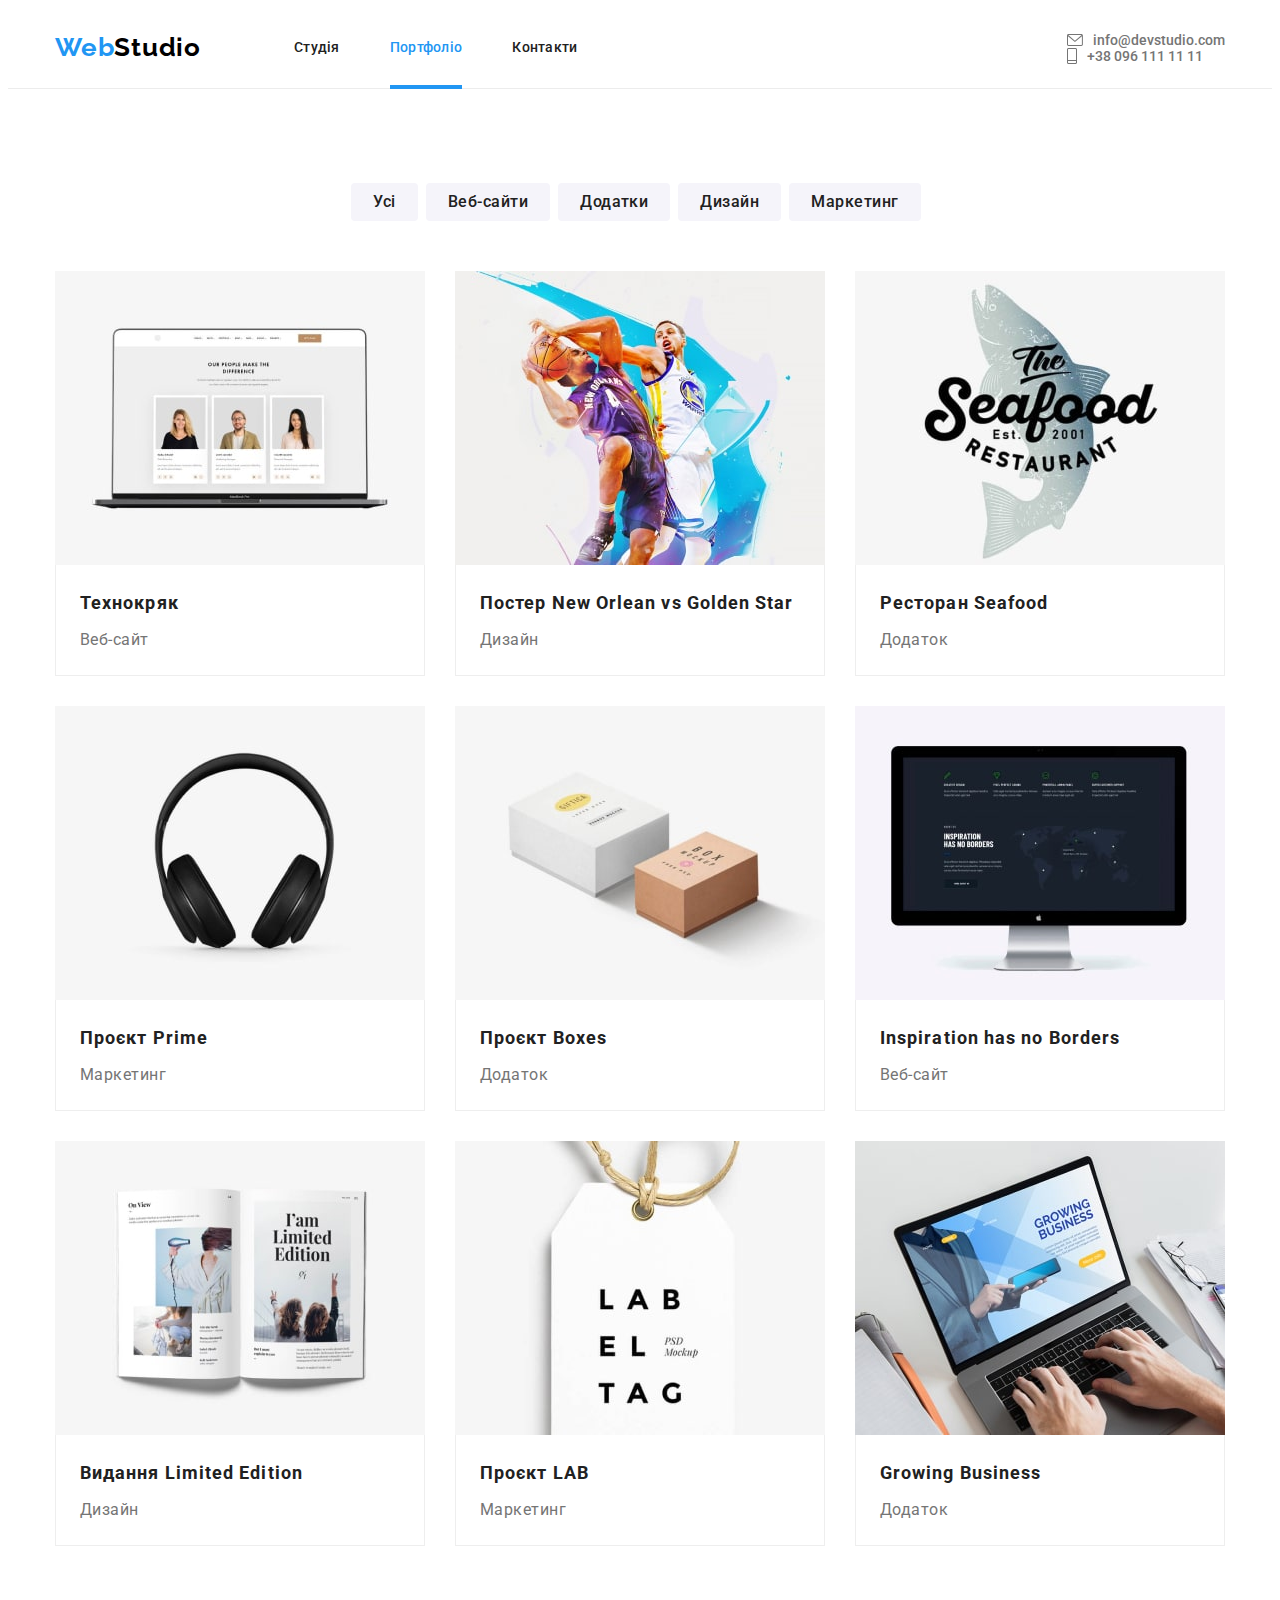
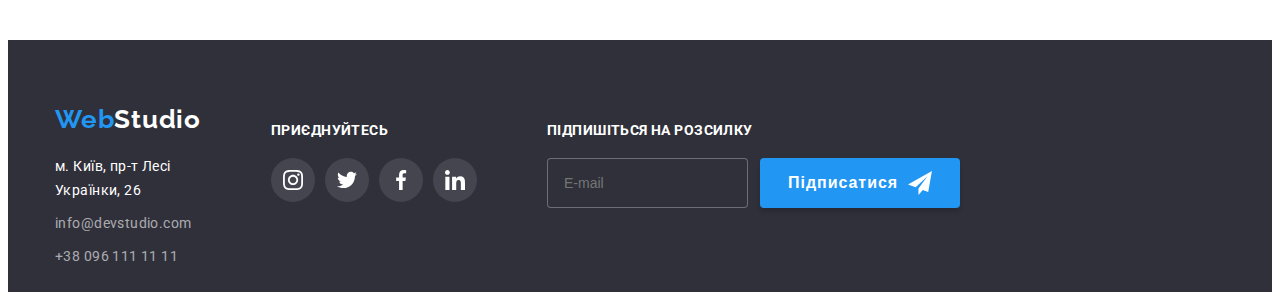
==== portfolio.html @ e15337a0 "hw-8" ====
<!DOCTYPE html>
<html>
  <head>
    <meta charset="UTF-8" />
    <meta http-equiv="X-UA-Compatible" content="IE=edge" />
    <meta name="viewport" content="width=device-width, initial-scale=1.0" />
    <link rel="preconnect" href="https://fonts.googleapis.com" />
    <link rel="preconnect" href="https://fonts.gstatic.com" crossorigin />
    <link
      href="https://fonts.googleapis.com/css2?family=Raleway:wght@700&family=Roboto:wght@400;500;700&display=swap"
      rel="stylesheet"
    />
    <link
      rel="stylesheet"
      href="https://cdnjs.cloudflare.com/ajax/libs/modern-normalize/1.1.0/modern-normalize.min.css"
      integrity="sha512-wpPYUAdjBVSE4KJnH1VR1HeZfpl1ub8YT/NKx4PuQ5NmX2tKuGu6U/JRp5y+Y8XG2tV+wKQpNHVUX03MfMFn9Q=="
      crossorigin="anonymous"
      referrerpolicy="no-referrer"
    />
    <link rel="stylesheet" href="./css/main.min.css" />
    <title>WebStudio</title>
  </head>
  <body>
    <header class="header">
      <div class="container header__container">
        <a class="logo link" href="index.html"
          ><span class="logo-web">Web</span>Studio</a
        >
        <nav class="navigation">
          <ul class="navigation__list">
            <li class="navigation__item">
              <a class="link navigation__link" href="index.html">Студія</a>
            </li>
            <li>
              <a class="navigation-link__current link" href="portfolio.html"
                >Портфоліо</a
              >
            </li>
            <li>
              <a class="navigation__link link" href="#">Контакти</a>
            </li>
          </ul>
        </nav>
        <ul class="contacts">
          <li class="contacts__list">
            <a class="contacts__link link" href="mailto:info@devstudio.com">
              <svg class="contacts__icon" width="16" height="12">
                <use href="./images/symbol-defs.svg#icon-envelope"></use>
              </svg>
              info@devstudio.com</a
            >
          </li>
          <li class="contacts__list">
            <a class="contacts__link link" href="tel:+380961111111">
              <svg class="contacts__icon" width="10" height="16">
                <use href="./images/symbol-defs.svg#icon-telephone"></use>
              </svg>
              +38 096 111 11 11</a
            >
          </li>
        </ul>
      </div>
    </header>
    <main>
      <section class="filter-section section">
        <h1 class="visually-hidden">Портфоліо</h1>
        <div class="container">
          <ul class="filter-list list">
            <li class="filter-item">
              <button class="filter-button" type="button">Усі</button>
            </li>
            <li class="filter-item">
              <button class="filter-button" type="button">Веб-сайти</button>
            </li>
            <li class="filter-item">
              <button class="filter-button" type="button">Додатки</button>
            </li>
            <li class="filter-item">
              <button class="filter-button" type="button">Дизайн</button>
            </li>
            <li class="filter-item">
              <button class="filter-button" type="button">Маркетинг</button>
            </li>
          </ul>
        </div>
        <div class="container">
          <ul class="top-filter-list list">
            <li class="portfolio-item">
              <a class="portfolio-link" href="#">
                <div class="portfolio-wrap">
                  <img
                    class="img"
                    src="./images/tehnokryak.jpg"
                    alt="tehnokryak"
                    width="370"
                    height="294"
                  />
                  <p class="portfolio-text-wrap">
                    Ресурс пропонує комплексні пропозиції з різним рівнем
                    функціоналу та сервісів. Все це дозволить відвідувачу
                    отримати вичерпні відомості про компанію чи приватну особу
                  </p>
                </div>
                <div class="portfolio-info">
                  <h2 class="filter-title">Технокряк</h2>
                  <p class="filter-text">Веб-сайт</p>
                </div>
              </a>
            </li>
            <li class="portfolio-item">
              <a class="portfolio-link" href="#">
                <div class="portfolio-wrap">
                  <img
                    class="img"
                    src="./images/poster.jpg"
                    alt="poster"
                    width="370"
                    height="294"
                  />
                  <p class="portfolio-text-wrap">
                    Ресурс пропонує комплексні пропозиції з різним рівнем
                    функціоналу та сервісів. Все це дозволить відвідувачу
                    отримати вичерпні відомості про компанію чи приватну особу
                  </p>
                </div>
                <div class="portfolio-info">
                  <h2 class="filter-title">Постер New Orlean vs Golden Star</h2>
                  <p class="filter-text">Дизайн</p>
                </div>
              </a>
            </li>
            <li class="portfolio-item">
              <a class="portfolio-link" href="#">
                <div class="portfolio-wrap">
                  <img
                    class="img"
                    src="./images/restaurant.jpg"
                    alt="restaurant logo"
                    width="370"
                    height="294"
                  />
                  <p class="portfolio-text-wrap">
                    Ресурс пропонує комплексні пропозиції з різним рівнем
                    функціоналу та сервісів. Все це дозволить відвідувачу
                    отримати вичерпні відомості про компанію чи приватну особу
                  </p>
                </div>
                <div class="portfolio-info">
                  <h2 class="filter-title">Ресторан Seafood</h2>
                  <p class="filter-text">Додаток</p>
                </div>
              </a>
            </li>
            <li class="portfolio-item">
              <a class="portfolio-link" href="#">
                <div class="portfolio-wrap">
                  <img
                    class="img"
                    src="./images/proektprime.jpg"
                    alt="headphone"
                    width="370"
                    height="294"
                  />
                  <p class="portfolio-text-wrap">
                    Ресурс пропонує комплексні пропозиції з різним рівнем
                    функціоналу та сервісів. Все це дозволить відвідувачу
                    отримати вичерпні відомості про компанію чи приватну особу
                  </p>
                </div>
                <div class="portfolio-info">
                  <h2 class="filter-title">Проєкт Prime</h2>
                  <p class="filter-text">Маркетинг</p>
                </div>
              </a>
            </li>
            <li class="portfolio-item">
              <a class="portfolio-link" href="#">
                <div class="portfolio-wrap">
                  <img
                    class="img"
                    src="./images/proectboxes.jpg"
                    alt="boxes"
                    width="370"
                    height="294"
                  />
                  <p class="portfolio-text-wrap">
                    Ресурс пропонує комплексні пропозиції з різним рівнем
                    функціоналу та сервісів. Все це дозволить відвідувачу
                    отримати вичерпні відомості про компанію чи приватну особу
                  </p>
                </div>
                <div class="portfolio-info">
                  <h2 class="filter-title">Проєкт Boxes</h2>
                  <p class="filter-text">Додаток</p>
                </div>
              </a>
            </li>
            <li class="portfolio-item">
              <a class="portfolio-link" href="#">
                <div class="portfolio-wrap">
                  <img
                    class="img"
                    src="./images/inspiration.jpg"
                    alt="no borders"
                    width="370"
                    height="294"
                  />
                  <p class="portfolio-text-wrap">
                    Ресурс пропонує комплексні пропозиції з різним рівнем
                    функціоналу та сервісів. Все це дозволить відвідувачу
                    отримати вичерпні відомості про компанію чи приватну особу
                  </p>
                </div>
                <div class="portfolio-info">
                  <h2 class="filter-title">Inspiration has no Borders</h2>
                  <p class="filter-text">Веб-сайт</p>
                </div>
              </a>
            </li>
            <li class="portfolio-item">
              <a class="portfolio-link" href="#">
                <div class="portfolio-wrap">
                  <img
                    class="img"
                    src="./images/limitededition.jpg"
                    alt="edition"
                    width="370"
                    height="294"
                  />
                  <p class="portfolio-text-wrap">
                    Ресурс пропонує комплексні пропозиції з різним рівнем
                    функціоналу та сервісів. Все це дозволить відвідувачу
                    отримати вичерпні відомості про компанію чи приватну особу
                  </p>
                </div>
                <div class="portfolio-info">
                  <h2 class="filter-title">Видання Limited Edition</h2>
                  <p class="filter-text">Дизайн</p>
                </div>
              </a>
            </li>
            <li class="portfolio-item">
              <a class="portfolio-link" href="#">
                <div class="portfolio-wrap">
                  <img
                    class="img"
                    src="./images/proectlab.jpg"
                    alt="tag with an inscription"
                    width="370"
                    height="294"
                  />
                  <p class="portfolio-text-wrap">
                    Ресурс пропонує комплексні пропозиції з різним рівнем
                    функціоналу та сервісів. Все це дозволить відвідувачу
                    отримати вичерпні відомості про компанію чи приватну особу
                  </p>
                </div>
                <div class="portfolio-info">
                  <h2 class="filter-title">Проєкт LAB</h2>
                  <p class="filter-text">Маркетинг</p>
                </div>
              </a>
            </li>
            <li class="portfolio-item">
              <a class="portfolio-link" href="#">
                <div class="portfolio-wrap">
                  <img
                    class="img"
                    src="./images/growingbusiness.jpg"
                    alt="work on a computer"
                    width="370"
                    height="294"
                  />
                  <p class="portfolio-text-wrap">
                    Ресурс пропонує комплексні пропозиції з різним рівнем
                    функціоналу та сервісів. Все це дозволить відвідувачу
                    отримати вичерпні відомості про компанію чи приватну особу
                  </p>
                </div>
                <div class="portfolio-info">
                  <h2 class="filter-title">Growing Business</h2>
                  <p class="filter-text">Додаток</p>
                </div>
              </a>
            </li>
          </ul>
        </div>
      </section>
    </main>
    <footer class="footer-adress">
      <div class="container footer-container">
        <div class="footer-contact">
          <a class="logo-footer link" href="index.html"
            ><span class="logo-web">Web</span
            ><span class="logo-right-side">Studio</span></a
          >
          <address class="address">
            <ul class="adress-list">
              <li class="footer-adress-item">
                <a
                  class="footer-adress-link link"
                  href="https://goo.gl/maps/MC5bt9fXccvL5yPa8"
                  target="_blank"
                  rel="noopener noreferrer nofollow"
                >
                  м. Київ, пр-т Лесі Українки, 26
                </a>
              </li>
              <li class="footer-contacts-list">
                <a
                  class="footer-contacts-link link"
                  href="mailto:info@devstudio.com"
                  >info@devstudio.com</a
                >
              </li>
              <li class="footer-contacts-item">
                <a class="footer-contacts-link link" href="tel:+380961111111"
                  >+38 096 111 11 11</a
                >
              </li>
            </ul>
          </address>
        </div>
        <div class="footer-soc">
          <h2 class="footer-soc-title">приєднуйтесь</h2>
          <ul class="footer-soc-list">
            <li class="footer-soc-item">
              <a class="footer-soc-link" href="">
                <svg class="footer-soc-icon" width="20" height="20">
                  <use href="./images/symbol-defs.svg#icon-instagram"></use>
                </svg>
              </a>
            </li>
            <li class="footer-soc-item">
              <a class="footer-soc-link" href="">
                <svg class="footer-soc-icon" width="20" height="20">
                  <use href="./images/symbol-defs.svg#icon-twitter"></use>
                </svg>
              </a>
            </li>
            <li class="footer-soc-item">
              <a class="footer-soc-link" href="">
                <svg class="footer-soc-icon" width="20" height="20">
                  <use href="./images/symbol-defs.svg#icon-facebook"></use>
                </svg>
              </a>
            </li>
            <li class="footer-soc-item">
              <a class="footer-soc-link" href="">
                <svg class="footer-soc-icon" width="20" height="20">
                  <use href="./images/symbol-defs.svg#icon-linkedin"></use>
                </svg>
              </a>
            </li>
          </ul>
        </div>
        <div class="follow">
          <p class="follow-text">Підпишіться на розсилку</p>
          <form class="follow-wrap">
            <label>
              <input
                type="email"
                class="follow-input"
                name="user-email"
                placeholder="E-mail"
              />
            </label>
            <button type="submit" class="follow-btn">
              Підписатися
              <svg class="icon-send" width="24" height="24">
                <use href="./images/symbol-defs.svg#icon-send"></use>
              </svg>
            </button>
          </form>
        </div>
      </div>
    </footer>
  </body>
</html>
---- css/main.min.css ----
:root{--top-color: #212121;--medium-color: #ffffff;--back-color: #2196f3;--main-fs: 14px;--logo-color: #000;--hero-color: #757575;--big-color: #2f303a;--small-color: #f5f4fa;--min-color: rgba(255, 255, 255, 0.6);--btn-color: #188ce8;--animate: 250ms cubic-bezier(0.4, 0, 0.2, 1)}p,h1,h2,h3,h4,h5,h6{margin:0}ul,ol{margin:0;padding-left:0;list-style:none}*,::before,::after{box-sizing:border-box}button{border:none;padding:0}a{text-decoration:none}body{font-family:"Roboto",sans-serif;color:var(--top-color);background-color:var(--medium-color)}.img{display:block;max-width:100%;height:auto;width:100%}.link{text-decoration:none}.visually-hidden{position:absolute;white-space:nowrap;width:1px;height:1px;overflow:hidden;border:0;padding:0;clip:rect(0 0 0 0);-webkit-clip-path:inset(50%);clip-path:inset(50%);margin:-1px}.section{padding:60px 0}@media screen and (min-width: 768px){.section{padding-top:60px;padding-bottom:60px;padding-left:0;padding-right:0}}@media screen and (min-width: 1200px){.section{padding:94px 0}}.container{width:100%;padding-left:15px;padding-right:15px;margin:0 auto}@media screen and (min-width: 480px){.container{width:480px}}@media screen and (min-width: 768px){.container{width:768px}}@media screen and (min-width: 1200px){.container{width:1200px}}.header{border-bottom:1px solid #ececec}.navigation{display:none}@media screen and (min-width: 768px){.navigation{display:block}}.navigation__list{display:flex;gap:50px;align-items:center}.header__container{display:flex;height:80px;align-items:center}@media screen and (max-width: 767px){.header__container{justify-content:space-between}}.logo{font-family:"Raleway",sans-serif;font-weight:700;font-size:26px;line-height:1.14;letter-spacing:.03em;color:var(--logo-color);margin-right:93px;text-decoration:none}.logo-web{color:var(--back-color)}.navigation-link__current{font-weight:500;font-size:var(--main-fs);line-height:1.14;letter-spacing:.02em;color:var(--back-color);display:block;padding-top:32px;padding-bottom:32px;text-decoration:none;position:relative}.navigation-link__current::after{content:"";position:absolute;bottom:-1px;display:block;width:100%;height:4px;background-color:var(--back-color)}.navigation__link{font-weight:500;font-size:var(--main-fs);line-height:1.14;letter-spacing:.02em;color:var(--top-color);display:block;padding-top:32px;padding-bottom:32px;text-decoration:none;position:relative;transition:color var(--animate)}.navigation__link:hover,.navigation__link:focus{color:var(--back-color)}.navigation__link::after{content:"";position:absolute;bottom:-1px;display:block;width:100%;height:5px;background-color:var(--back-color);transform:scaleX(0);transition:transform var(--animate)}.navigation__link:hover::after{transform:scaleX(1)}.contacts{margin-left:auto;display:none}@media screen and (min-width: 768px){.contacts{display:block}}.contacts__list{display:flex;flex-direction:column;gap:10px;align-items:flex-start;margin-left:auto}@media screen and (min-width: 1200px){.contacts__list{flex-direction:row;gap:30px}}.contacts__link{display:flex;align-items:center;gap:10px;font-weight:500;font-size:var(--main-fs);font-size:12px;line-height:1.16;color:var(--hero-color);text-decoration:none;transition:color var(--animate)}.contacts__link:hover,.contacts__link:focus{color:var(--back-color)}@media screen and (min-width: 1200px){.contacts__link{font-size:14px}}.contacts__icon{fill:var(--hero-color);transition:fill var(--animate)}.contacts__link:hover .contacts__icon,.contacts__link:focus .contacts__icon{fill:var(--back-color)}.mob-menu-open{display:none;background-color:rgba(0,0,0,0)}@media screen and (max-width: 767px){.mob-menu-open{display:block}}.mob-menu{position:absolute;top:0;left:0;background-color:#fff;width:100vw;height:100vh;position:fixed;z-index:10;padding:48px 40px;overflow:auto}.mob-menu-close{padding:0;position:absolute;top:10px;right:15px;background-color:rgba(0,0,0,0)}.menu-content{height:100%;display:flex;flex-direction:column;justify-content:space-between}.menu-close-icon:hover,.menu-close-icon:focus{fill:#2196f3}.mob-menu__list{display:flex;flex-direction:column;gap:32px}.mob-menu__link{font-family:"Roboto";font-style:normal;font-weight:500;font-size:40px;line-height:1.17;letter-spacing:.02em;color:#212121}.menu-tel{display:block;font-weight:500;font-size:34px;line-height:1.17;letter-spacing:.02em;color:#2196f3;margin-bottom:32px}.menu-mail{display:block;font-weight:500;font-size:24px;line-height:1.16;letter-spacing:.02em;color:#757575;margin-bottom:64px}.menu-soc-list{display:flex;flex-wrap:wrap;gap:10px}.menu-soc-item:not(:last-child){border-right:1px solid rgba(33,33,33,.2);padding-right:10px}.menu-soc-link{font-weight:500;font-size:18px;line-height:1.22;letter-spacing:.02em;color:#2196f3}.current-menu{color:#2196f3}.hero{background-image:linear-gradient(rgba(47, 48, 58, 0.4), rgba(47, 48, 58, 0.4)),url(../images/hero-bg-mob.jpg);text-align:center;background-size:auto;padding:118px 0;max-width:1600px;background-repeat:no-repeat;background-size:cover;background-position:center;margin:0 auto}@media(min-device-pixel-ratio: 2),(-webkit-min-device-pixel-ratio: 2),(min-resolution: 192dpi),(min-resolution: 2dppx){.hero{background-image:linear-gradient(rgba(47, 48, 58, 0.4), rgba(47, 48, 58, 0.4)),url(../images/hero-bg-mob-2x.jpg)}}@media screen and (min-width: 768px){.hero{background-image:linear-gradient(rgba(47, 48, 58, 0.4), rgba(47, 48, 58, 0.4)),url(../images/hero-bg-tab.jpg)}}@media screen and (min-width: 768px)and (min-device-pixel-ratio: 2),screen and (min-width: 768px)and (-webkit-min-device-pixel-ratio: 2),screen and (min-width: 768px)and (min-resolution: 192dpi),screen and (min-width: 768px)and (min-resolution: 2dppx){.hero{background-image:linear-gradient(rgba(47, 48, 58, 0.4), rgba(47, 48, 58, 0.4)),url(../images/hero-bg-tab-2x.jpg)}}@media screen and (min-width: 1200px){.hero{background-image:linear-gradient(rgba(47, 48, 58, 0.4), rgba(47, 48, 58, 0.4)),url(../images/top-bg.jpg);padding:200px 0}}@media screen and (min-width: 1200px)and (min-device-pixel-ratio: 2),screen and (min-width: 1200px)and (-webkit-min-device-pixel-ratio: 2),screen and (min-width: 1200px)and (min-resolution: 192dpi),screen and (min-width: 1200px)and (min-resolution: 2dppx){.hero{background-image:linear-gradient(rgba(47, 48, 58, 0.4), rgba(47, 48, 58, 0.4)),url(../images/top-bg-2x.jpg)}}.hero-container{padding:0;width:100%}.hero-title{font-weight:900;font-size:26px;line-height:1.62;letter-spacing:.06em;text-transform:uppercase;color:#fff;max-width:360px;margin:0 auto;text-align:center;margin-bottom:30px}@media screen and (min-width: 1200px){.hero-title{font-size:44px;line-height:1.36;max-width:696px}}.hero-button{margin-left:auto;margin-right:auto;font-family:inherit;font-style:normal;font-weight:700;font-size:16px;line-height:1.88;border-radius:4px;text-align:center;letter-spacing:.06em;color:var(--medium-color);background-color:var(--back-color);cursor:pointer;border-color:rgba(0,0,0,0);box-shadow:0px 4px 4px rgba(0,0,0,.15);padding:10px 32px;transition:background-color var(--animate)}.hero-button:hover,.hero-button:focus{background-color:var(--btn-color)}.features__image{height:120px;background:var(--small-color);border-radius:4px;margin-bottom:30px;display:flex;align-items:center;justify-content:center}.features__list{display:flex;flex-wrap:wrap;gap:30px}.features__item{width:100%}@media screen and (min-width: 768px){.features__item{width:calc((100% - 30px)/2)}}@media screen and (min-width: 1200px){.features__item{width:calc((100% - 90px)/4)}}.features__title{text-align:center;font-weight:700;font-size:var(--main-fs);line-height:1.14;letter-spacing:.03em;text-transform:uppercase;color:var(--top-color);height:16px;margin-bottom:10px}@media screen and (min-width: 768px){.features__title{text-align:left}}.features__text{font-size:var(--main-fs);line-height:1.71;letter-spacing:.03em;color:var(--hero-color)}.work{padding-top:47px}@media screen and (max-width: 1200px){.work{display:none}}.work__list{display:flex;justify-content:center;gap:30px}.work__item{position:relative}.work__title{font-weight:700;font-size:36px;line-height:1.17;text-align:center;letter-spacing:.03em;color:var(--top-color);margin-bottom:50px}.work__text{position:absolute;bottom:0;color:#fff;font-weight:700;font-size:14px;line-height:16px;text-align:center;justify-content:center;letter-spacing:.03em;text-transform:uppercase;background-color:rgba(47,48,58,.8);height:70px;width:370px;padding-top:27px;padding-bottom:27px}.specialist-section{background-color:var(--small-color)}.specialists-list{display:flex;flex-wrap:wrap;gap:30px}.specialists-div{padding-top:30px;padding-bottom:30px}.top-title{font-weight:700;font-size:28px;line-height:1.17;text-align:center;letter-spacing:.03em;color:var(--top-color);margin:0 auto;margin-bottom:30px}@media screen and (min-width: 1200px){.top-title{margin-bottom:50px;font-size:36px}}.specialists-title{font-weight:500;font-size:16px;line-height:1.2;text-align:center;letter-spacing:.03em;color:var(--top-color);margin-bottom:10px}.specialists-item{background-color:var(--medium-color);border-radius:0px 0px 4px 4px;box-shadow:0px 1px 3px rgba(0,0,0,.12),0px 1px 1px rgba(0,0,0,.14),0px 2px 1px rgba(0,0,0,.2);width:100%}@media screen and (min-width: 768px){.specialists-item{width:calc((100% - 30px)/2)}}@media screen and (min-width: 1200px){.specialists-item{width:calc((100% - 90px)/4)}}.specialists-text{font-size:16px;line-height:1.71;text-align:center;letter-spacing:.03em;color:var(--hero-color);margin-bottom:16px}@media screen and (min-width: 1200px){.specialists-text{line-height:1.2}}.specialists-soc-list{display:flex;justify-content:center;gap:10px}.specialists-soc-link{width:44px;height:44px;border-radius:50%;background-color:var(--medium-color);display:flex;justify-content:center;align-items:center;transition:background-color var(--animate)}.specialists-soc-link:hover,.specialists-soc-link:focus{background-color:var(--back-color)}.soc-icon{fill:#afb1b8;transition:fill var(--animate)}.specialists-soc-link:hover .soc-icon,.specialists-soc-link:focus .soc-icon{fill:var(--medium-color)}.clients{background-color:var(--medium-color)}.clients-list{display:flex;flex-wrap:wrap;gap:30px}@media screen and (min-width: 1200px){.clients-list{display:flex}}.clients-item{height:92px;width:calc((100% - 30px)/2)}@media screen and (min-width: 768px){.clients-item{width:calc((100% - 60px)/3)}}@media screen and (min-width: 1200px){.clients-item{width:170px;height:92px}}.clients-title{font-weight:700;font-size:28px;line-height:1.18;text-align:center;letter-spacing:.03em;color:var(--top-color);margin-bottom:30px}@media screen and (min-width: 1200px){.clients-title{margin-bottom:50px;font-size:36px;line-height:1.16}}.clients-image-link{width:100%;height:100%;border:1px solid #afb1b8;border-radius:4px;display:flex;align-items:center;justify-content:center;transition:border-color var(--animate)}.clients-image-link:hover,.clients-image-link:focus{border-color:var(--back-color)}.clients-icon{fill:#afb1b8;transition:fill var(--animate)}.clients-image-link:hover .clients-icon,.clients-image-link:focus .clients-icon{fill:var(--back-color)}.footer-container{text-align:center}.footer-adress{background-color:var(--big-color);padding-top:60px;padding-bottom:60px}.logo-footer{font-family:"Raleway",sans-serif;font-weight:700;font-size:26px;line-height:1.14;letter-spacing:.03em;color:var(--logo-color)}.logo-right-side{color:var(--medium-color)}.address{margin-top:20px}.footer-adress-item{margin-bottom:9px}.footer-adress-link{font-style:normal;font-size:var(--main-fs);line-height:1.71;letter-spacing:.03em;color:var(--medium-color);transition:color var(--animate)}.footer-adress-link:hover,.footer-adress-link:focus{color:var(--back-color)}.footer-contacts-list:not(:last-child){margin-bottom:9px}.footer-contacts-link{font-style:normal;font-size:var(--main-fs);line-height:1.71;letter-spacing:.03em;color:var(--min-color);transition:color var(--animate)}.footer-contacts-link:hover,.footer-contacts-link:focus{color:var(--back-color)}.footer-soc-title{font-weight:700;font-size:14px;line-height:16px;letter-spacing:.03em;text-transform:uppercase;margin-bottom:20px;margin-top:60px;color:var(--medium-color)}.footer-soc-list{display:flex;justify-content:center;gap:10px}.footer-soc-link{width:44px;height:44px;border-radius:50%;background-color:rgba(255,255,255,.1);display:flex;justify-content:center;align-items:center;margin-bottom:60px;transition:background-color var(--animate)}.footer-soc-link:hover,.footer-soc-link:focus{background-color:var(--back-color)}.footer-soc-icon{fill:var(--medium-color)}.follow-input{width:100%;max-width:358px;height:50px;border:1px solid rgba(255,255,255,.3);border-radius:4px;padding-left:16px;outline-color:rgba(0,0,0,0);background:#2f303a;font-size:14px;color:var(--medium-color)}.follow-text{font-weight:700;font-size:14px;line-height:16px;letter-spacing:.03em;text-transform:uppercase;display:block;color:var(--medium-color);margin-bottom:20px}.follow-btn{width:200px;height:50px;font-weight:700;font-size:16px;line-height:30px;align-items:center;text-align:center;display:flex;letter-spacing:.06em;background:var(--back-color);box-shadow:0px 4px 4px rgba(0,0,0,.15);border-radius:4px;border-color:rgba(0,0,0,0);color:var(--medium-color);margin:0 auto;margin-top:20px;padding:10px 28px;cursor:pointer;transition:background-color var(--animate)}.follow-btn:hover,.follow-btn:focus{background-color:var(--btn-color)}.icon-send{margin-left:10px}@media screen and (min-width: 768px){.footer-container-wrapper{display:flex;justify-content:space-around;margin-bottom:60px}.footer-label{width:100%}.follow-btn{margin-top:20px}.follow-input{max-width:450px}.footer-soc-title{margin-top:auto}.footer-adress{padding:65px 0}}@media screen and (min-width: 1200px){.footer-container{display:flex;gap:70px}.footer-adress{max-height:252px}.follow-wrap{display:flex;align-items:center;gap:12px}.follow{width:100%}.follow-btn{margin:0}.footer-container-wrapper{width:100%}.footer-contact{text-align:left}.footer-soc{padding-top:17px}.footer-soc-title{text-align:left}.follow-text{text-align:left;padding-top:17px}}.backdrop{position:fixed;top:0;width:100%;height:100%;background-color:rgba(0,0,0,.2);transition:opacity var(--animate),visibility var(--animate)}.backdrop.is-hidden{visibility:hidden;opacity:0;pointer-events:none}.modal{max-width:450px;width:100%;min-height:581px;background-color:#fff;position:absolute;top:50%;left:50%;transform:translate(-50%, -50%) scale(1);transition:transform 300ms linear;padding:40px}@media screen and (min-width: 1200px){.modal{max-width:528px}}.backdrop.is-hidden.modal{transform:translate(-50%, -50%) scale(0)}.modal-btn{width:30px;height:30px;border:1px solid #afb1b8;border-radius:50%;background-color:rgba(0,0,0,0);position:absolute;right:10px;top:10px;display:flex;align-items:center;justify-content:center;padding:0;cursor:pointer;transition:fill var(--animate)}.modal-btn:hover,.modal-btn:focus{fill:#2196f3}.modal-title{font-weight:700;font-size:20px;line-height:1.15;text-align:center;letter-spacing:.03em;color:#212121;margin-bottom:12px}.input-wrap{position:relative;margin-bottom:10px}.modal-input{width:100%;height:40px;border:1px solid rgba(33,33,33,.2);border-radius:4px;padding-left:42px;outline-color:rgba(0,0,0,0);transition:border var(--animate)}.modal-input:focus{border:1px solid var(--back-color)}.modal-input-icon{position:absolute;left:12px;top:50%;transform:translateY(-50%);transition:fill var(--animate)}.modal-input:focus+.modal-input-icon{fill:var(--back-color)}.modal-label-text,.modal-label-tel,.modal-label-email,.modal-label{display:block;font-size:12px;line-height:14px;color:#757575;letter-spacing:.01em;margin-bottom:4px}.modal-comment{width:100%;height:120px;border:1px solid rgba(33,33,33,.2);border-radius:4px;resize:none;display:block;padding-top:12px;padding-right:16px;padding-bottom:12px;padding-left:16px}.modal-comment::-moz-placeholder{font-size:12px;line-height:14px;letter-spacing:.01em;color:rgba(117,117,117,.5)}.modal-comment:-ms-input-placeholder{font-size:12px;line-height:14px;letter-spacing:.01em;color:rgba(117,117,117,.5)}.modal-comment::placeholder{font-size:12px;line-height:14px;letter-spacing:.01em;color:rgba(117,117,117,.5)}.check-text{font-size:12px;line-height:1.66;letter-spacing:.03em;color:var(--hero-color);display:flex;align-items:center;justify-content:center;margin-top:20px}@media screen and (min-width: 1200px){.check-text{font-size:14px}}.check-text span{width:16px;height:15px;border:2px solid var(--top-color);border-radius:2px;margin-right:8px;display:flex;align-items:center;justify-content:center}.input-check:checked+.check-text span{background-color:var(--back-color);border-color:rgba(0,0,0,0);fill:var(--medium-color)}.input-check:focus+.check-text span{border-color:var(--back-color)}.modal-field-checkbox{margin-top:20px;align-items:center;justify-content:center}.privacy-link{color:var(--back-color);text-decoration:underline;text-underline-offset:2px;margin-left:3px}@media screen and (max-width: 432px){.privacy-link{display:contents}}.sub-send-btn{font-family:inherit;font-weight:700;font-size:16px;line-height:1.88;text-align:center;letter-spacing:.06em;color:var(--medium-color);width:200px;height:50px;cursor:pointer;background-color:var(--back-color);border-color:rgba(0,0,0,0);box-shadow:0px 4px 4px rgba(0,0,0,.15);border-radius:4px;padding:10px 52px;margin:0 auto;margin-top:30px;display:flex;justify-content:center;transition:background-color var(--btn-color),var(--animate)}.sub-send-btn:hover,.sub-send-btn:focus{background-color:var(--btn-color)}.filter-section{padding-top:94px}.filter-list{display:flex;justify-content:center;margin-bottom:50px}.portfolio-link{display:block;text-decoration:none;transition:box-shadow var(--animate)}.portfolio-link:hover,.portfolio-link:focus{box-shadow:0px 1px 1px rgba(0,0,0,.12),0px 4px 4px rgba(0,0,0,.06),1px 4px 6px rgba(0,0,0,.16)}.filter-item{margin-right:8px}.filter-button{font-family:inherit;font-style:normal;font-weight:500;font-size:16px;line-height:1.62;text-align:center;letter-spacing:.03em;color:var(--top-color);background-color:var(--small-color);cursor:pointer;border-color:rgba(0,0,0,0);border-radius:4px;padding:6px 22px;transition:color var(--animate),background-color var(--animate),box-shadow var(--animate)}.filter-button:hover,.filter-button:focus{background-color:var(--back-color);color:var(--medium-color);box-shadow:0px 3px 1px rgba(0,0,0,.1),0px 1px 2px rgba(0,0,0,.08),0px 2px 2px rgba(0,0,0,.12)}.filter-title{font-weight:700;font-size:18px;line-height:2;letter-spacing:.06em;color:var(--top-color);margin:0px 0px 4px}.filter-text{font-size:16px;line-height:1.88;letter-spacing:.03em;color:var(--hero-color)}.top-filter-list{display:flex;flex-wrap:wrap;align-content:center;gap:30px}.portfolio-info{padding:20px 24px;border-left:1px solid #eee;border-bottom:1px solid #eee;border-right:1px solid #eee}.portfolio-item{transition:transform var(--animate)}.portfolio-item:hover .portfolio-text-wrap{transform:translateY(0)}.portfolio-wrap{position:relative;overflow:hidden}.portfolio-text-wrap{position:absolute;top:0;left:0;color:#fff;font-size:18px;line-height:28px;letter-spacing:.03em;background-color:rgba(33,150,243,.9);padding-top:63px;padding-right:24px;padding-bottom:63px;padding-left:24px;height:100%;transform:translateY(100%);transition:transform var(--animate)}/*# sourceMappingURL=main.min.css.map */
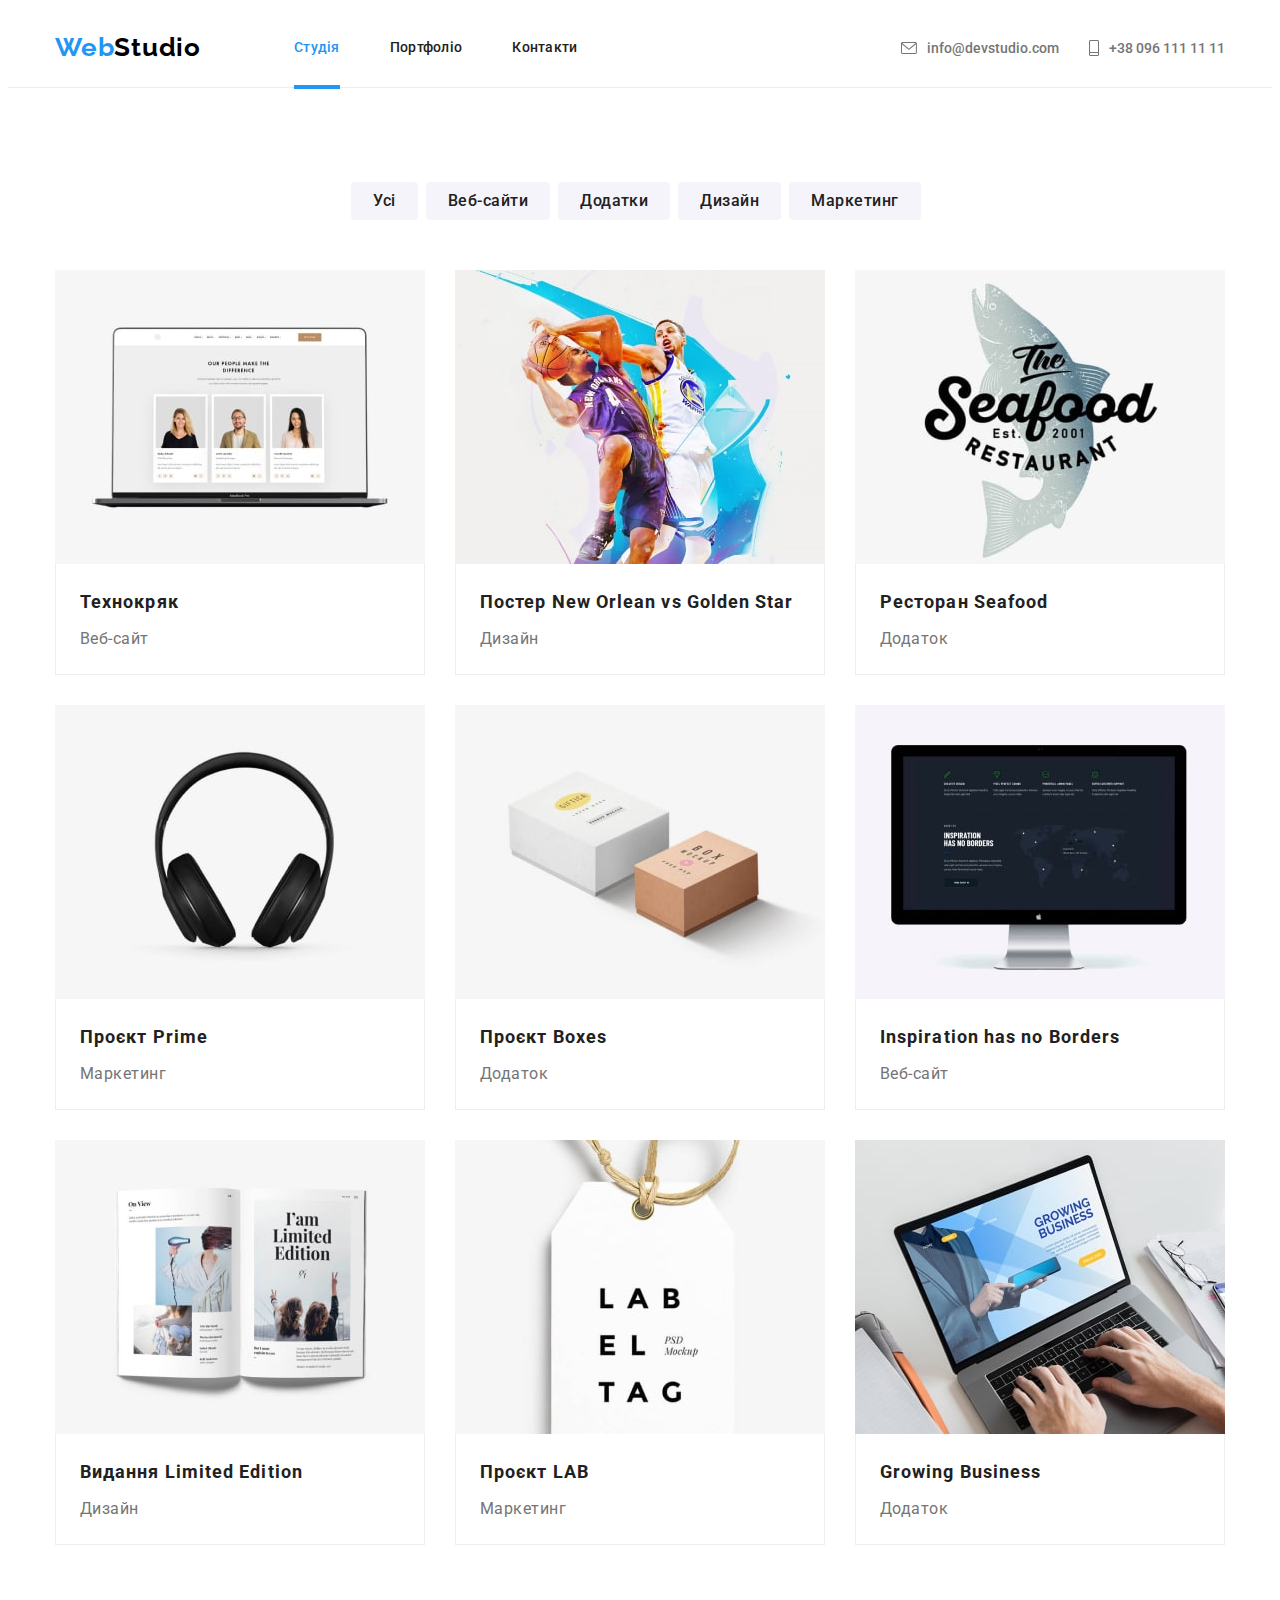
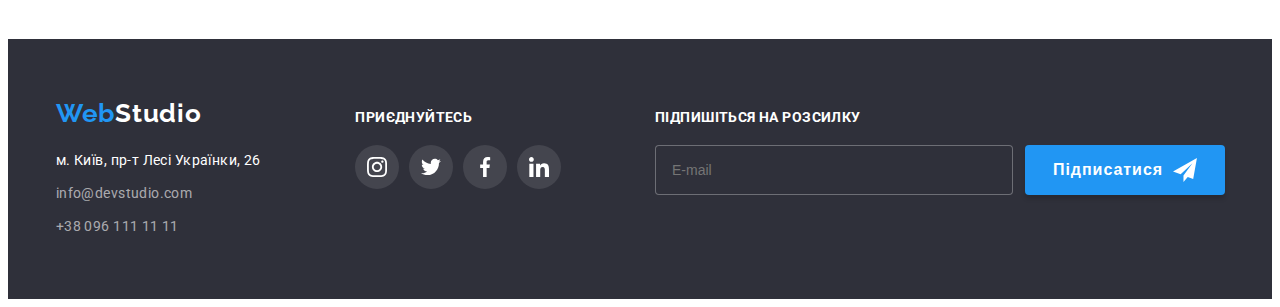
==== commit 540a64c4: "update" ====
--- a/portfolio.html
+++ b/portfolio.html
@@ -29,10 +29,12 @@
         <nav class="navigation">
           <ul class="navigation__list">
             <li class="navigation__item">
-              <a class="link navigation__link" href="index.html">Студія</a>
+              <a class="link navigation-link__current" href="index.html"
+                >Студія</a
+              >
             </li>
             <li>
-              <a class="navigation-link__current link" href="portfolio.html"
+              <a class="navigation__link link" href="portfolio.html"
                 >Портфоліо</a
               >
             </li>
@@ -41,25 +43,26 @@
             </li>
           </ul>
         </nav>
-        <ul class="contacts">
-          <li class="contacts__list">
-            <a class="contacts__link link" href="mailto:info@devstudio.com">
-              <svg class="contacts__icon" width="16" height="12">
-                <use href="./images/symbol-defs.svg#icon-envelope"></use>
-              </svg>
-              info@devstudio.com</a
-            >
-          </li>
-          <li class="contacts__list">
-            <a class="contacts__link link" href="tel:+380961111111">
-              <svg class="contacts__icon" width="10" height="16">
-                <use href="./images/symbol-defs.svg#icon-telephone"></use>
-              </svg>
-              +38 096 111 11 11</a
-            >
-          </li>
-        </ul>
-      </div>
+        <div class="contacts">
+          <ul class="contacts__list">
+            <li class="contacts__item">
+              <a class="contacts__link link" href="mailto:info@devstudio.com">
+                <svg class="contacts__icon" width="16" height="12">
+                  <use href="./images/symbol-defs.svg#icon-envelope"></use>
+                </svg>
+                info@devstudio.com</a
+              >
+            </li>
+            <li class="contacts__item">
+              <a class="contacts__link link" href="tel:+380961111111">
+                <svg class="contacts__icon" width="10" height="16">
+                  <use href="./images/symbol-defs.svg#icon-telephone"></use>
+                </svg>
+                +38 096 111 11 11</a
+              >
+            </li>
+          </ul>
+        </div>
     </header>
     <main>
       <section class="filter-section section">
@@ -289,75 +292,77 @@
     </main>
     <footer class="footer-adress">
       <div class="container footer-container">
-        <div class="footer-contact">
-          <a class="logo-footer link" href="index.html"
-            ><span class="logo-web">Web</span
-            ><span class="logo-right-side">Studio</span></a
-          >
-          <address class="address">
-            <ul class="adress-list">
-              <li class="footer-adress-item">
-                <a
-                  class="footer-adress-link link"
-                  href="https://goo.gl/maps/MC5bt9fXccvL5yPa8"
-                  target="_blank"
-                  rel="noopener noreferrer nofollow"
-                >
-                  м. Київ, пр-т Лесі Українки, 26
+        <div class="footer-container-wrapper">
+          <div class="footer-contact">
+            <a class="logo-footer link" href="index.html"
+              ><span class="logo-web">Web</span
+              ><span class="logo-right-side">Studio</span></a
+            >
+            <address class="address">
+              <ul class="adress-list">
+                <li class="footer-adress-item">
+                  <a
+                    class="footer-adress-link link"
+                    href="https://goo.gl/maps/MC5bt9fXccvL5yPa8"
+                    target="_blank"
+                    rel="noopener noreferrer nofollow"
+                  >
+                    м. Київ, пр-т Лесі Українки, 26
+                  </a>
+                </li>
+                <li class="footer-contacts-list">
+                  <a
+                    class="footer-contacts-link link"
+                    href="mailto:info@devstudio.com"
+                    >info@devstudio.com</a
+                  >
+                </li>
+                <li class="footer-contacts-item">
+                  <a class="footer-contacts-link link" href="tel:+380961111111"
+                    >+38 096 111 11 11</a
+                  >
+                </li>
+              </ul>
+            </address>
+          </div>
+          <div class="footer-soc">
+            <p class="footer-soc-title">приєднуйтесь</p>
+            <ul class="footer-soc-list">
+              <li class="footer-soc-item">
+                <a class="footer-soc-link" href="">
+                  <svg class="footer-soc-icon" width="20" height="20">
+                    <use href="./images/symbol-defs.svg#icon-instagram"></use>
+                  </svg>
                 </a>
               </li>
-              <li class="footer-contacts-list">
-                <a
-                  class="footer-contacts-link link"
-                  href="mailto:info@devstudio.com"
-                  >info@devstudio.com</a
-                >
+              <li class="footer-soc-item">
+                <a class="footer-soc-link" href="">
+                  <svg class="footer-soc-icon" width="20" height="20">
+                    <use href="./images/symbol-defs.svg#icon-twitter"></use>
+                  </svg>
+                </a>
               </li>
-              <li class="footer-contacts-item">
-                <a class="footer-contacts-link link" href="tel:+380961111111"
-                  >+38 096 111 11 11</a
-                >
+              <li class="footer-soc-item">
+                <a class="footer-soc-link" href="">
+                  <svg class="footer-soc-icon" width="20" height="20">
+                    <use href="./images/symbol-defs.svg#icon-facebook"></use>
+                  </svg>
+                </a>
+              </li>
+              <li class="footer-soc-item">
+                <a class="footer-soc-link" href="">
+                  <svg class="footer-soc-icon" width="20" height="20">
+                    <use href="./images/symbol-defs.svg#icon-linkedin"></use>
+                  </svg>
+                </a>
               </li>
             </ul>
-          </address>
-        </div>
-        <div class="footer-soc">
-          <h2 class="footer-soc-title">приєднуйтесь</h2>
-          <ul class="footer-soc-list">
-            <li class="footer-soc-item">
-              <a class="footer-soc-link" href="">
-                <svg class="footer-soc-icon" width="20" height="20">
-                  <use href="./images/symbol-defs.svg#icon-instagram"></use>
-                </svg>
-              </a>
-            </li>
-            <li class="footer-soc-item">
-              <a class="footer-soc-link" href="">
-                <svg class="footer-soc-icon" width="20" height="20">
-                  <use href="./images/symbol-defs.svg#icon-twitter"></use>
-                </svg>
-              </a>
-            </li>
-            <li class="footer-soc-item">
-              <a class="footer-soc-link" href="">
-                <svg class="footer-soc-icon" width="20" height="20">
-                  <use href="./images/symbol-defs.svg#icon-facebook"></use>
-                </svg>
-              </a>
-            </li>
-            <li class="footer-soc-item">
-              <a class="footer-soc-link" href="">
-                <svg class="footer-soc-icon" width="20" height="20">
-                  <use href="./images/symbol-defs.svg#icon-linkedin"></use>
-                </svg>
-              </a>
-            </li>
-          </ul>
+          </div>
         </div>
         <div class="follow">
           <p class="follow-text">Підпишіться на розсилку</p>
           <form class="follow-wrap">
-            <label>
+            <label class="footer-label">
               <input
                 type="email"
                 class="follow-input"
--- a/css/main.min.css
+++ b/css/main.min.css
@@ -1 +1 @@
-:root{--top-color: #212121;--medium-color: #ffffff;--back-color: #2196f3;--main-fs: 14px;--logo-color: #000;--hero-color: #757575;--big-color: #2f303a;--small-color: #f5f4fa;--min-color: rgba(255, 255, 255, 0.6);--btn-color: #188ce8;--animate: 250ms cubic-bezier(0.4, 0, 0.2, 1)}p,h1,h2,h3,h4,h5,h6{margin:0}ul,ol{margin:0;padding-left:0;list-style:none}*,::before,::after{box-sizing:border-box}button{border:none;padding:0}a{text-decoration:none}body{font-family:"Roboto",sans-serif;color:var(--top-color);background-color:var(--medium-color)}.img{display:block;max-width:100%;height:auto;width:100%}.link{text-decoration:none}.visually-hidden{position:absolute;white-space:nowrap;width:1px;height:1px;overflow:hidden;border:0;padding:0;clip:rect(0 0 0 0);-webkit-clip-path:inset(50%);clip-path:inset(50%);margin:-1px}.section{padding:60px 0}@media screen and (min-width: 768px){.section{padding-top:60px;padding-bottom:60px;padding-left:0;padding-right:0}}@media screen and (min-width: 1200px){.section{padding:94px 0}}.container{width:100%;padding-left:15px;padding-right:15px;margin:0 auto}@media screen and (min-width: 480px){.container{width:480px}}@media screen and (min-width: 768px){.container{width:768px}}@media screen and (min-width: 1200px){.container{width:1200px}}.header{border-bottom:1px solid #ececec}.navigation{display:none}@media screen and (min-width: 768px){.navigation{display:block}}.navigation__list{display:flex;gap:50px;align-items:center}.header__container{display:flex;height:80px;align-items:center}@media screen and (max-width: 767px){.header__container{justify-content:space-between}}.logo{font-family:"Raleway",sans-serif;font-weight:700;font-size:26px;line-height:1.14;letter-spacing:.03em;color:var(--logo-color);margin-right:93px;text-decoration:none}.logo-web{color:var(--back-color)}.navigation-link__current{font-weight:500;font-size:var(--main-fs);line-height:1.14;letter-spacing:.02em;color:var(--back-color);display:block;padding-top:32px;padding-bottom:32px;text-decoration:none;position:relative}.navigation-link__current::after{content:"";position:absolute;bottom:-1px;display:block;width:100%;height:4px;background-color:var(--back-color)}.navigation__link{font-weight:500;font-size:var(--main-fs);line-height:1.14;letter-spacing:.02em;color:var(--top-color);display:block;padding-top:32px;padding-bottom:32px;text-decoration:none;position:relative;transition:color var(--animate)}.navigation__link:hover,.navigation__link:focus{color:var(--back-color)}.navigation__link::after{content:"";position:absolute;bottom:-1px;display:block;width:100%;height:5px;background-color:var(--back-color);transform:scaleX(0);transition:transform var(--animate)}.navigation__link:hover::after{transform:scaleX(1)}.contacts{margin-left:auto;display:none}@media screen and (min-width: 768px){.contacts{display:block}}.contacts__list{display:flex;flex-direction:column;gap:10px;align-items:flex-start;margin-left:auto}@media screen and (min-width: 1200px){.contacts__list{flex-direction:row;gap:30px}}.contacts__link{display:flex;align-items:center;gap:10px;font-weight:500;font-size:var(--main-fs);font-size:12px;line-height:1.16;color:var(--hero-color);text-decoration:none;transition:color var(--animate)}.contacts__link:hover,.contacts__link:focus{color:var(--back-color)}@media screen and (min-width: 1200px){.contacts__link{font-size:14px}}.contacts__icon{fill:var(--hero-color);transition:fill var(--animate)}.contacts__link:hover .contacts__icon,.contacts__link:focus .contacts__icon{fill:var(--back-color)}.mob-menu-open{display:none;background-color:rgba(0,0,0,0)}@media screen and (max-width: 767px){.mob-menu-open{display:block}}.mob-menu{position:absolute;top:0;left:0;background-color:#fff;width:100vw;height:100vh;position:fixed;z-index:10;padding:48px 40px;overflow:auto}.mob-menu-close{padding:0;position:absolute;top:10px;right:15px;background-color:rgba(0,0,0,0)}.menu-content{height:100%;display:flex;flex-direction:column;justify-content:space-between}.menu-close-icon:hover,.menu-close-icon:focus{fill:#2196f3}.mob-menu__list{display:flex;flex-direction:column;gap:32px}.mob-menu__link{font-family:"Roboto";font-style:normal;font-weight:500;font-size:40px;line-height:1.17;letter-spacing:.02em;color:#212121}.menu-tel{display:block;font-weight:500;font-size:34px;line-height:1.17;letter-spacing:.02em;color:#2196f3;margin-bottom:32px}.menu-mail{display:block;font-weight:500;font-size:24px;line-height:1.16;letter-spacing:.02em;color:#757575;margin-bottom:64px}.menu-soc-list{display:flex;flex-wrap:wrap;gap:10px}.menu-soc-item:not(:last-child){border-right:1px solid rgba(33,33,33,.2);padding-right:10px}.menu-soc-link{font-weight:500;font-size:18px;line-height:1.22;letter-spacing:.02em;color:#2196f3}.current-menu{color:#2196f3}.hero{background-image:linear-gradient(rgba(47, 48, 58, 0.4), rgba(47, 48, 58, 0.4)),url(../images/hero-bg-mob.jpg);text-align:center;background-size:auto;padding:118px 0;max-width:1600px;background-repeat:no-repeat;background-size:cover;background-position:center;margin:0 auto}@media(min-device-pixel-ratio: 2),(-webkit-min-device-pixel-ratio: 2),(min-resolution: 192dpi),(min-resolution: 2dppx){.hero{background-image:linear-gradient(rgba(47, 48, 58, 0.4), rgba(47, 48, 58, 0.4)),url(../images/hero-bg-mob-2x.jpg)}}@media screen and (min-width: 768px){.hero{background-image:linear-gradient(rgba(47, 48, 58, 0.4), rgba(47, 48, 58, 0.4)),url(../images/hero-bg-tab.jpg)}}@media screen and (min-width: 768px)and (min-device-pixel-ratio: 2),screen and (min-width: 768px)and (-webkit-min-device-pixel-ratio: 2),screen and (min-width: 768px)and (min-resolution: 192dpi),screen and (min-width: 768px)and (min-resolution: 2dppx){.hero{background-image:linear-gradient(rgba(47, 48, 58, 0.4), rgba(47, 48, 58, 0.4)),url(../images/hero-bg-tab-2x.jpg)}}@media screen and (min-width: 1200px){.hero{background-image:linear-gradient(rgba(47, 48, 58, 0.4), rgba(47, 48, 58, 0.4)),url(../images/top-bg.jpg);padding:200px 0}}@media screen and (min-width: 1200px)and (min-device-pixel-ratio: 2),screen and (min-width: 1200px)and (-webkit-min-device-pixel-ratio: 2),screen and (min-width: 1200px)and (min-resolution: 192dpi),screen and (min-width: 1200px)and (min-resolution: 2dppx){.hero{background-image:linear-gradient(rgba(47, 48, 58, 0.4), rgba(47, 48, 58, 0.4)),url(../images/top-bg-2x.jpg)}}.hero-container{padding:0;width:100%}.hero-title{font-weight:900;font-size:26px;line-height:1.62;letter-spacing:.06em;text-transform:uppercase;color:#fff;max-width:360px;margin:0 auto;text-align:center;margin-bottom:30px}@media screen and (min-width: 1200px){.hero-title{font-size:44px;line-height:1.36;max-width:696px}}.hero-button{margin-left:auto;margin-right:auto;font-family:inherit;font-style:normal;font-weight:700;font-size:16px;line-height:1.88;border-radius:4px;text-align:center;letter-spacing:.06em;color:var(--medium-color);background-color:var(--back-color);cursor:pointer;border-color:rgba(0,0,0,0);box-shadow:0px 4px 4px rgba(0,0,0,.15);padding:10px 32px;transition:background-color var(--animate)}.hero-button:hover,.hero-button:focus{background-color:var(--btn-color)}.features__image{height:120px;background:var(--small-color);border-radius:4px;margin-bottom:30px;display:flex;align-items:center;justify-content:center}.features__list{display:flex;flex-wrap:wrap;gap:30px}.features__item{width:100%}@media screen and (min-width: 768px){.features__item{width:calc((100% - 30px)/2)}}@media screen and (min-width: 1200px){.features__item{width:calc((100% - 90px)/4)}}.features__title{text-align:center;font-weight:700;font-size:var(--main-fs);line-height:1.14;letter-spacing:.03em;text-transform:uppercase;color:var(--top-color);height:16px;margin-bottom:10px}@media screen and (min-width: 768px){.features__title{text-align:left}}.features__text{font-size:var(--main-fs);line-height:1.71;letter-spacing:.03em;color:var(--hero-color)}.work{padding-top:47px}@media screen and (max-width: 1200px){.work{display:none}}.work__list{display:flex;justify-content:center;gap:30px}.work__item{position:relative}.work__title{font-weight:700;font-size:36px;line-height:1.17;text-align:center;letter-spacing:.03em;color:var(--top-color);margin-bottom:50px}.work__text{position:absolute;bottom:0;color:#fff;font-weight:700;font-size:14px;line-height:16px;text-align:center;justify-content:center;letter-spacing:.03em;text-transform:uppercase;background-color:rgba(47,48,58,.8);height:70px;width:370px;padding-top:27px;padding-bottom:27px}.specialist-section{background-color:var(--small-color)}.specialists-list{display:flex;flex-wrap:wrap;gap:30px}.specialists-div{padding-top:30px;padding-bottom:30px}.top-title{font-weight:700;font-size:28px;line-height:1.17;text-align:center;letter-spacing:.03em;color:var(--top-color);margin:0 auto;margin-bottom:30px}@media screen and (min-width: 1200px){.top-title{margin-bottom:50px;font-size:36px}}.specialists-title{font-weight:500;font-size:16px;line-height:1.2;text-align:center;letter-spacing:.03em;color:var(--top-color);margin-bottom:10px}.specialists-item{background-color:var(--medium-color);border-radius:0px 0px 4px 4px;box-shadow:0px 1px 3px rgba(0,0,0,.12),0px 1px 1px rgba(0,0,0,.14),0px 2px 1px rgba(0,0,0,.2);width:100%}@media screen and (min-width: 768px){.specialists-item{width:calc((100% - 30px)/2)}}@media screen and (min-width: 1200px){.specialists-item{width:calc((100% - 90px)/4)}}.specialists-text{font-size:16px;line-height:1.71;text-align:center;letter-spacing:.03em;color:var(--hero-color);margin-bottom:16px}@media screen and (min-width: 1200px){.specialists-text{line-height:1.2}}.specialists-soc-list{display:flex;justify-content:center;gap:10px}.specialists-soc-link{width:44px;height:44px;border-radius:50%;background-color:var(--medium-color);display:flex;justify-content:center;align-items:center;transition:background-color var(--animate)}.specialists-soc-link:hover,.specialists-soc-link:focus{background-color:var(--back-color)}.soc-icon{fill:#afb1b8;transition:fill var(--animate)}.specialists-soc-link:hover .soc-icon,.specialists-soc-link:focus .soc-icon{fill:var(--medium-color)}.clients{background-color:var(--medium-color)}.clients-list{display:flex;flex-wrap:wrap;gap:30px}@media screen and (min-width: 1200px){.clients-list{display:flex}}.clients-item{height:92px;width:calc((100% - 30px)/2)}@media screen and (min-width: 768px){.clients-item{width:calc((100% - 60px)/3)}}@media screen and (min-width: 1200px){.clients-item{width:170px;height:92px}}.clients-title{font-weight:700;font-size:28px;line-height:1.18;text-align:center;letter-spacing:.03em;color:var(--top-color);margin-bottom:30px}@media screen and (min-width: 1200px){.clients-title{margin-bottom:50px;font-size:36px;line-height:1.16}}.clients-image-link{width:100%;height:100%;border:1px solid #afb1b8;border-radius:4px;display:flex;align-items:center;justify-content:center;transition:border-color var(--animate)}.clients-image-link:hover,.clients-image-link:focus{border-color:var(--back-color)}.clients-icon{fill:#afb1b8;transition:fill var(--animate)}.clients-image-link:hover .clients-icon,.clients-image-link:focus .clients-icon{fill:var(--back-color)}.footer-container{text-align:center}.footer-adress{background-color:var(--big-color);padding-top:60px;padding-bottom:60px}.logo-footer{font-family:"Raleway",sans-serif;font-weight:700;font-size:26px;line-height:1.14;letter-spacing:.03em;color:var(--logo-color)}.logo-right-side{color:var(--medium-color)}.address{margin-top:20px}.footer-adress-item{margin-bottom:9px}.footer-adress-link{font-style:normal;font-size:var(--main-fs);line-height:1.71;letter-spacing:.03em;color:var(--medium-color);transition:color var(--animate)}.footer-adress-link:hover,.footer-adress-link:focus{color:var(--back-color)}.footer-contacts-list:not(:last-child){margin-bottom:9px}.footer-contacts-link{font-style:normal;font-size:var(--main-fs);line-height:1.71;letter-spacing:.03em;color:var(--min-color);transition:color var(--animate)}.footer-contacts-link:hover,.footer-contacts-link:focus{color:var(--back-color)}.footer-soc-title{font-weight:700;font-size:14px;line-height:16px;letter-spacing:.03em;text-transform:uppercase;margin-bottom:20px;margin-top:60px;color:var(--medium-color)}.footer-soc-list{display:flex;justify-content:center;gap:10px}.footer-soc-link{width:44px;height:44px;border-radius:50%;background-color:rgba(255,255,255,.1);display:flex;justify-content:center;align-items:center;margin-bottom:60px;transition:background-color var(--animate)}.footer-soc-link:hover,.footer-soc-link:focus{background-color:var(--back-color)}.footer-soc-icon{fill:var(--medium-color)}.follow-input{width:100%;max-width:358px;height:50px;border:1px solid rgba(255,255,255,.3);border-radius:4px;padding-left:16px;outline-color:rgba(0,0,0,0);background:#2f303a;font-size:14px;color:var(--medium-color)}.follow-text{font-weight:700;font-size:14px;line-height:16px;letter-spacing:.03em;text-transform:uppercase;display:block;color:var(--medium-color);margin-bottom:20px}.follow-btn{width:200px;height:50px;font-weight:700;font-size:16px;line-height:30px;align-items:center;text-align:center;display:flex;letter-spacing:.06em;background:var(--back-color);box-shadow:0px 4px 4px rgba(0,0,0,.15);border-radius:4px;border-color:rgba(0,0,0,0);color:var(--medium-color);margin:0 auto;margin-top:20px;padding:10px 28px;cursor:pointer;transition:background-color var(--animate)}.follow-btn:hover,.follow-btn:focus{background-color:var(--btn-color)}.icon-send{margin-left:10px}@media screen and (min-width: 768px){.footer-container-wrapper{display:flex;justify-content:space-around;margin-bottom:60px}.footer-label{width:100%}.follow-btn{margin-top:20px}.follow-input{max-width:450px}.footer-soc-title{margin-top:auto}.footer-adress{padding:65px 0}}@media screen and (min-width: 1200px){.footer-container{display:flex;gap:70px}.footer-adress{max-height:252px}.follow-wrap{display:flex;align-items:center;gap:12px}.follow{width:100%}.follow-btn{margin:0}.footer-container-wrapper{width:100%}.footer-contact{text-align:left}.footer-soc{padding-top:17px}.footer-soc-title{text-align:left}.follow-text{text-align:left;padding-top:17px}}.backdrop{position:fixed;top:0;width:100%;height:100%;background-color:rgba(0,0,0,.2);transition:opacity var(--animate),visibility var(--animate)}.backdrop.is-hidden{visibility:hidden;opacity:0;pointer-events:none}.modal{max-width:450px;width:100%;min-height:581px;background-color:#fff;position:absolute;top:50%;left:50%;transform:translate(-50%, -50%) scale(1);transition:transform 300ms linear;padding:40px}@media screen and (min-width: 1200px){.modal{max-width:528px}}.backdrop.is-hidden.modal{transform:translate(-50%, -50%) scale(0)}.modal-btn{width:30px;height:30px;border:1px solid #afb1b8;border-radius:50%;background-color:rgba(0,0,0,0);position:absolute;right:10px;top:10px;display:flex;align-items:center;justify-content:center;padding:0;cursor:pointer;transition:fill var(--animate)}.modal-btn:hover,.modal-btn:focus{fill:#2196f3}.modal-title{font-weight:700;font-size:20px;line-height:1.15;text-align:center;letter-spacing:.03em;color:#212121;margin-bottom:12px}.input-wrap{position:relative;margin-bottom:10px}.modal-input{width:100%;height:40px;border:1px solid rgba(33,33,33,.2);border-radius:4px;padding-left:42px;outline-color:rgba(0,0,0,0);transition:border var(--animate)}.modal-input:focus{border:1px solid var(--back-color)}.modal-input-icon{position:absolute;left:12px;top:50%;transform:translateY(-50%);transition:fill var(--animate)}.modal-input:focus+.modal-input-icon{fill:var(--back-color)}.modal-label-text,.modal-label-tel,.modal-label-email,.modal-label{display:block;font-size:12px;line-height:14px;color:#757575;letter-spacing:.01em;margin-bottom:4px}.modal-comment{width:100%;height:120px;border:1px solid rgba(33,33,33,.2);border-radius:4px;resize:none;display:block;padding-top:12px;padding-right:16px;padding-bottom:12px;padding-left:16px}.modal-comment::-moz-placeholder{font-size:12px;line-height:14px;letter-spacing:.01em;color:rgba(117,117,117,.5)}.modal-comment:-ms-input-placeholder{font-size:12px;line-height:14px;letter-spacing:.01em;color:rgba(117,117,117,.5)}.modal-comment::placeholder{font-size:12px;line-height:14px;letter-spacing:.01em;color:rgba(117,117,117,.5)}.check-text{font-size:12px;line-height:1.66;letter-spacing:.03em;color:var(--hero-color);display:flex;align-items:center;justify-content:center;margin-top:20px}@media screen and (min-width: 1200px){.check-text{font-size:14px}}.check-text span{width:16px;height:15px;border:2px solid var(--top-color);border-radius:2px;margin-right:8px;display:flex;align-items:center;justify-content:center}.input-check:checked+.check-text span{background-color:var(--back-color);border-color:rgba(0,0,0,0);fill:var(--medium-color)}.input-check:focus+.check-text span{border-color:var(--back-color)}.modal-field-checkbox{margin-top:20px;align-items:center;justify-content:center}.privacy-link{color:var(--back-color);text-decoration:underline;text-underline-offset:2px;margin-left:3px}@media screen and (max-width: 432px){.privacy-link{display:contents}}.sub-send-btn{font-family:inherit;font-weight:700;font-size:16px;line-height:1.88;text-align:center;letter-spacing:.06em;color:var(--medium-color);width:200px;height:50px;cursor:pointer;background-color:var(--back-color);border-color:rgba(0,0,0,0);box-shadow:0px 4px 4px rgba(0,0,0,.15);border-radius:4px;padding:10px 52px;margin:0 auto;margin-top:30px;display:flex;justify-content:center;transition:background-color var(--btn-color),var(--animate)}.sub-send-btn:hover,.sub-send-btn:focus{background-color:var(--btn-color)}.filter-section{padding-top:94px}.filter-list{display:flex;justify-content:center;margin-bottom:50px}.portfolio-link{display:block;text-decoration:none;transition:box-shadow var(--animate)}.portfolio-link:hover,.portfolio-link:focus{box-shadow:0px 1px 1px rgba(0,0,0,.12),0px 4px 4px rgba(0,0,0,.06),1px 4px 6px rgba(0,0,0,.16)}.filter-item{margin-right:8px}.filter-button{font-family:inherit;font-style:normal;font-weight:500;font-size:16px;line-height:1.62;text-align:center;letter-spacing:.03em;color:var(--top-color);background-color:var(--small-color);cursor:pointer;border-color:rgba(0,0,0,0);border-radius:4px;padding:6px 22px;transition:color var(--animate),background-color var(--animate),box-shadow var(--animate)}.filter-button:hover,.filter-button:focus{background-color:var(--back-color);color:var(--medium-color);box-shadow:0px 3px 1px rgba(0,0,0,.1),0px 1px 2px rgba(0,0,0,.08),0px 2px 2px rgba(0,0,0,.12)}.filter-title{font-weight:700;font-size:18px;line-height:2;letter-spacing:.06em;color:var(--top-color);margin:0px 0px 4px}.filter-text{font-size:16px;line-height:1.88;letter-spacing:.03em;color:var(--hero-color)}.top-filter-list{display:flex;flex-wrap:wrap;align-content:center;gap:30px}.portfolio-info{padding:20px 24px;border-left:1px solid #eee;border-bottom:1px solid #eee;border-right:1px solid #eee}.portfolio-item{transition:transform var(--animate)}.portfolio-item:hover .portfolio-text-wrap{transform:translateY(0)}.portfolio-wrap{position:relative;overflow:hidden}.portfolio-text-wrap{position:absolute;top:0;left:0;color:#fff;font-size:18px;line-height:28px;letter-spacing:.03em;background-color:rgba(33,150,243,.9);padding-top:63px;padding-right:24px;padding-bottom:63px;padding-left:24px;height:100%;transform:translateY(100%);transition:transform var(--animate)}/*# sourceMappingURL=main.min.css.map */+:root{--top-color: #212121;--medium-color: #ffffff;--back-color: #2196f3;--main-fs: 14px;--logo-color: #000;--hero-color: #757575;--big-color: #2f303a;--small-color: #f5f4fa;--min-color: rgba(255, 255, 255, 0.6);--btn-color: #188ce8;--animate: 250ms cubic-bezier(0.4, 0, 0.2, 1)}p,h1,h2,h3,h4,h5,h6{margin:0}ul,ol{margin:0;padding-left:0;list-style:none}*,::before,::after{box-sizing:border-box}button{border:none;padding:0}a{text-decoration:none}body{font-family:"Roboto",sans-serif;color:var(--top-color);background-color:var(--medium-color)}.img{display:block;max-width:100%;height:auto;width:100%}.link{text-decoration:none}.visually-hidden{position:absolute;white-space:nowrap;width:1px;height:1px;overflow:hidden;border:0;padding:0;clip:rect(0 0 0 0);-webkit-clip-path:inset(50%);clip-path:inset(50%);margin:-1px}.section{padding:60px 0}@media screen and (min-width: 768px){.section{padding-top:60px;padding-bottom:60px;padding-left:0;padding-right:0}}@media screen and (min-width: 1200px){.section{padding:94px 0}}.container{width:100%;padding-left:15px;padding-right:15px;margin:0 auto}@media screen and (min-width: 480px){.container{width:480px}}@media screen and (min-width: 768px){.container{width:768px}}@media screen and (min-width: 1200px){.container{width:1200px}}.header{border-bottom:1px solid #ececec;height:60px}@media screen and (min-width: 768px){.header{height:80px}}.navigation{display:none}@media screen and (min-width: 768px){.navigation{display:block}}.navigation__list{display:flex;gap:50px;align-items:center}.header__container{display:flex;height:60px;align-items:center}@media screen and (max-width: 767px){.header__container{justify-content:space-between}}@media screen and (min-width: 767px){.header__container{height:80px}}.logo{font-family:"Raleway",sans-serif;font-weight:700;font-size:26px;line-height:1.14;letter-spacing:.03em;color:var(--logo-color);text-decoration:none}@media screen and (min-width: 767px){.logo{margin-right:93px}}.logo-web{color:var(--back-color)}.navigation-link__current{font-weight:500;font-size:var(--main-fs);line-height:1.14;letter-spacing:.02em;color:var(--back-color);display:block;padding-top:32px;padding-bottom:32px;text-decoration:none;position:relative}.navigation-link__current::after{content:"";position:absolute;bottom:-1px;display:block;width:100%;height:4px;background-color:var(--back-color)}.navigation__link{font-weight:500;font-size:var(--main-fs);line-height:1.14;letter-spacing:.02em;color:var(--top-color);display:block;padding-top:32px;padding-bottom:32px;text-decoration:none;position:relative;transition:color var(--animate)}.navigation__link:hover,.navigation__link:focus{color:var(--back-color)}.navigation__link::after{content:"";position:absolute;bottom:-1px;display:block;width:100%;height:5px;background-color:var(--back-color);transform:scaleX(0);transition:transform var(--animate)}.navigation__link:hover::after{transform:scaleX(1)}.contacts{margin-left:auto;display:none}@media screen and (min-width: 768px){.contacts{display:block}}.contacts__list{display:flex;flex-direction:column;gap:10px;align-items:flex-start;margin-left:auto}@media screen and (min-width: 1200px){.contacts__list{flex-direction:row;gap:30px}}.contacts__link{display:flex;align-items:center;gap:10px;font-weight:500;font-size:var(--main-fs);font-size:12px;line-height:1.16;color:var(--hero-color);text-decoration:none;transition:color var(--animate)}.contacts__link:hover,.contacts__link:focus{color:var(--back-color)}@media screen and (min-width: 1200px){.contacts__link{font-size:14px}}.contacts__icon{fill:var(--hero-color);transition:fill var(--animate)}.contacts__link:hover .contacts__icon,.contacts__link:focus .contacts__icon{fill:var(--back-color)}.mob-menu-open{display:none;background-color:rgba(0,0,0,0)}@media screen and (max-width: 767px){.mob-menu-open{display:block}}.mob-menu{position:absolute;top:0;left:0;background-color:#fff;width:100vw;height:100vh;position:fixed;z-index:10;padding:48px 40px;overflow:auto}.mob-menu-close{padding:0;position:absolute;top:10px;right:15px;background-color:rgba(0,0,0,0)}.menu-content{height:100%;display:flex;flex-direction:column;justify-content:space-between}.menu-close-icon:hover,.menu-close-icon:focus{fill:#2196f3}.mob-menu__list{display:flex;flex-direction:column;gap:32px}.mob-menu__link{font-family:"Roboto";font-style:normal;font-weight:500;font-size:40px;line-height:1.17;letter-spacing:.02em;color:#212121}.menu-tel{display:block;font-weight:500;font-size:34px;line-height:1.17;letter-spacing:.02em;color:#2196f3;margin-bottom:32px}.menu-mail{display:block;font-weight:500;font-size:24px;line-height:1.16;letter-spacing:.02em;color:#757575;margin-bottom:64px}.menu-soc-list{display:flex;flex-wrap:wrap;gap:10px}.menu-soc-item:not(:last-child){border-right:1px solid rgba(33,33,33,.2);padding-right:10px}.menu-soc-link{font-weight:500;font-size:18px;line-height:1.22;letter-spacing:.02em;color:#2196f3}.current-menu{color:#2196f3}.hero{background-image:linear-gradient(rgba(47, 48, 58, 0.4), rgba(47, 48, 58, 0.4)),url(../images/hero-bg-mob.jpg);text-align:center;background-size:auto;padding:118px 0;max-width:1600px;background-repeat:no-repeat;background-size:cover;background-position:center;margin:0 auto}@media(min-device-pixel-ratio: 2),(-webkit-min-device-pixel-ratio: 2),(min-resolution: 192dpi),(min-resolution: 2dppx){.hero{background-image:linear-gradient(rgba(47, 48, 58, 0.4), rgba(47, 48, 58, 0.4)),url(../images/hero-bg-mob-2x.jpg)}}@media screen and (min-width: 768px){.hero{background-image:linear-gradient(rgba(47, 48, 58, 0.4), rgba(47, 48, 58, 0.4)),url(../images/hero-bg-tab.jpg)}}@media screen and (min-width: 768px)and (min-device-pixel-ratio: 2),screen and (min-width: 768px)and (-webkit-min-device-pixel-ratio: 2),screen and (min-width: 768px)and (min-resolution: 192dpi),screen and (min-width: 768px)and (min-resolution: 2dppx){.hero{background-image:linear-gradient(rgba(47, 48, 58, 0.4), rgba(47, 48, 58, 0.4)),url(../images/hero-bg-tab-2x.jpg)}}@media screen and (min-width: 1200px){.hero{background-image:linear-gradient(rgba(47, 48, 58, 0.4), rgba(47, 48, 58, 0.4)),url(../images/top-bg.jpg);padding:200px 0}}@media screen and (min-width: 1200px)and (min-device-pixel-ratio: 2),screen and (min-width: 1200px)and (-webkit-min-device-pixel-ratio: 2),screen and (min-width: 1200px)and (min-resolution: 192dpi),screen and (min-width: 1200px)and (min-resolution: 2dppx){.hero{background-image:linear-gradient(rgba(47, 48, 58, 0.4), rgba(47, 48, 58, 0.4)),url(../images/top-bg-2x.jpg)}}.hero-container{padding:0;width:100%}.hero-title{font-weight:900;font-size:26px;line-height:1.62;letter-spacing:.06em;text-transform:uppercase;color:#fff;max-width:360px;margin:0 auto;text-align:center;margin-bottom:30px}@media screen and (min-width: 1200px){.hero-title{font-size:44px;line-height:1.36;max-width:696px}}.hero-button{margin-left:auto;margin-right:auto;font-family:inherit;font-style:normal;font-weight:700;font-size:16px;line-height:1.88;border-radius:4px;text-align:center;letter-spacing:.06em;color:var(--medium-color);background-color:var(--back-color);cursor:pointer;border-color:rgba(0,0,0,0);box-shadow:0px 4px 4px rgba(0,0,0,.15);padding:10px 32px;transition:background-color var(--animate)}.hero-button:hover,.hero-button:focus{background-color:var(--btn-color)}.features__image{height:120px;background:var(--small-color);border-radius:4px;margin-bottom:30px;display:flex;align-items:center;justify-content:center}.features{padding-top:94px;padding-bottom:94px}.features__list{display:flex;flex-wrap:wrap;gap:30px}.features__item{width:100%}@media screen and (min-width: 768px){.features__item{width:calc((100% - 30px)/2)}}@media screen and (min-width: 1200px){.features__item{width:calc((100% - 90px)/4)}}.features__title{text-align:center;font-weight:700;font-size:var(--main-fs);line-height:1.14;letter-spacing:.03em;text-transform:uppercase;color:var(--top-color);height:16px;margin-bottom:10px}@media screen and (min-width: 768px){.features__title{text-align:left}}.features__text{font-size:var(--main-fs);line-height:1.71;letter-spacing:.03em;color:var(--hero-color)}.work{padding-top:0;padding-bottom:94px}@media screen and (max-width: 1200px){.work{display:none}}.work__list{display:flex;justify-content:center;gap:30px}.work__item{position:relative}.work__title{font-weight:700;font-size:36px;line-height:1.17;text-align:center;letter-spacing:.03em;color:var(--top-color);margin-bottom:50px}.work__text{position:absolute;bottom:0;color:#fff;font-weight:700;font-size:14px;line-height:16px;text-align:center;justify-content:center;letter-spacing:.03em;text-transform:uppercase;background-color:rgba(47,48,58,.8);height:70px;width:370px;padding-top:27px;padding-bottom:27px}.specialist-section{background-color:var(--small-color)}.specialists-list{display:flex;flex-wrap:wrap;gap:30px}.specialists-div{padding-top:30px;padding-bottom:30px}.top-title{font-weight:700;font-size:28px;line-height:1.17;text-align:center;letter-spacing:.03em;color:var(--top-color);margin:0 auto;margin-bottom:30px}@media screen and (min-width: 1200px){.top-title{margin-bottom:50px;font-size:36px}}.specialists-title{font-weight:500;font-size:16px;line-height:1.2;text-align:center;letter-spacing:.03em;color:var(--top-color);margin-bottom:10px}.specialists-item{background-color:var(--medium-color);border-radius:0px 0px 4px 4px;box-shadow:0px 1px 3px rgba(0,0,0,.12),0px 1px 1px rgba(0,0,0,.14),0px 2px 1px rgba(0,0,0,.2);width:100%}@media screen and (min-width: 768px){.specialists-item{width:calc((100% - 30px)/2)}}@media screen and (min-width: 1200px){.specialists-item{width:calc((100% - 90px)/4)}}.specialists-text{font-size:16px;line-height:1.71;text-align:center;letter-spacing:.03em;color:var(--hero-color);margin-bottom:16px}@media screen and (min-width: 1200px){.specialists-text{line-height:1.2}}.specialists-soc-list{display:flex;justify-content:center;gap:10px}.specialists-soc-link{width:44px;height:44px;border-radius:50%;background-color:var(--medium-color);display:flex;justify-content:center;align-items:center;transition:background-color var(--animate)}.specialists-soc-link:hover,.specialists-soc-link:focus{background-color:var(--back-color)}.soc-icon{fill:#afb1b8;transition:fill var(--animate)}.specialists-soc-link:hover .soc-icon,.specialists-soc-link:focus .soc-icon{fill:var(--medium-color)}.clients{background-color:var(--medium-color)}.clients-list{display:flex;flex-wrap:wrap;gap:30px}@media screen and (min-width: 1200px){.clients-list{display:flex}}.clients-item{height:92px;width:calc((100% - 30px)/2)}@media screen and (min-width: 768px){.clients-item{width:calc((100% - 60px)/3)}}@media screen and (min-width: 1200px){.clients-item{width:170px;height:92px}}.clients-title{font-weight:700;font-size:28px;line-height:1.18;text-align:center;letter-spacing:.03em;color:var(--top-color);margin-bottom:30px}@media screen and (min-width: 1200px){.clients-title{margin-bottom:50px;font-size:36px;line-height:1.16}}.clients-image-link{width:100%;height:100%;border:1px solid #afb1b8;border-radius:4px;display:flex;align-items:center;justify-content:center;transition:border-color var(--animate)}.clients-image-link:hover,.clients-image-link:focus{border-color:var(--back-color)}.clients-icon{fill:#afb1b8;transition:fill var(--animate)}.clients-image-link:hover .clients-icon,.clients-image-link:focus .clients-icon{fill:var(--back-color)}.footer-container{text-align:center}.footer-adress{background-color:var(--big-color);padding-top:60px;padding-bottom:60px}.footer-contact{margin-bottom:60px}.logo-footer{font-family:"Raleway",sans-serif;font-weight:700;font-size:26px;line-height:1.14;letter-spacing:.03em;color:var(--logo-color)}.logo-right-side{color:var(--medium-color)}.address{margin-top:20px}.footer-adress-item{margin-bottom:9px}.footer-adress-link{font-style:normal;font-size:var(--main-fs);line-height:1.71;letter-spacing:.03em;color:var(--medium-color);transition:color var(--animate)}.footer-adress-link:hover,.footer-adress-link:focus{color:var(--back-color)}.footer-contacts-list:not(:last-child){margin-bottom:9px}.footer-contacts-link{font-style:normal;font-size:var(--main-fs);line-height:1.71;letter-spacing:.03em;color:var(--min-color);transition:color var(--animate)}.footer-contacts-link:hover,.footer-contacts-link:focus{color:var(--back-color)}.footer-soc-title{font-weight:700;font-size:14px;line-height:16px;letter-spacing:.03em;text-transform:uppercase;margin-bottom:20px;color:var(--medium-color)}.footer-soc-list{display:flex;justify-content:center;gap:10px}.footer-soc-link{width:44px;height:44px;border-radius:50%;background-color:rgba(255,255,255,.1);display:flex;justify-content:center;align-items:center;transition:background-color var(--animate)}.footer-soc-link:hover,.footer-soc-link:focus{background-color:var(--back-color)}.footer-soc-icon{fill:var(--medium-color)}.follow{margin-top:60px}.follow-input{width:100%;max-width:358px;height:50px;border:1px solid rgba(255,255,255,.3);border-radius:4px;padding-left:16px;outline-color:rgba(0,0,0,0);background:#2f303a;font-size:14px;color:var(--medium-color)}.follow-text{font-weight:700;font-size:14px;line-height:16px;letter-spacing:.03em;text-transform:uppercase;display:block;color:var(--medium-color);margin-bottom:20px}.follow-btn{width:200px;height:50px;font-weight:700;font-size:16px;line-height:30px;align-items:center;text-align:center;display:flex;letter-spacing:.06em;background:var(--back-color);box-shadow:0px 4px 4px rgba(0,0,0,.15);border-radius:4px;border-color:rgba(0,0,0,0);color:var(--medium-color);margin:0 auto;margin-top:20px;padding:10px 28px;cursor:pointer;transition:background-color var(--animate)}.follow-btn:hover,.follow-btn:focus{background-color:var(--btn-color)}.icon-send{margin-left:10px}@media screen and (min-width: 768px){.footer-container-wrapper{display:flex;gap:93px;align-items:baseline;justify-content:space-around}.footer-label{width:100%}.follow-btn{margin-top:20px}.follow-input{max-width:450px}.footer-soc-title{margin-top:auto}.footer-adress{padding:65px 0}.footer-contact{margin:0}}@media screen and (min-width: 1200px){.footer-container{display:flex;align-items:baseline;gap:93px}.footer-adress{background-color:var(--big-color);padding-top:60px;padding-bottom:60px}.follow-wrap{display:flex;align-items:center;gap:12px}.follow{width:100%;margin:0}.follow-btn{margin:0}.footer-container-wrapper{width:100%}.footer-contact{text-align:left}.footer-soc-title{text-align:left}.follow-text{text-align:left}.address{margin-top:20px}.footer-adress-item{margin-bottom:9px}.footer-contacts-list:not(:last-child){margin-bottom:9px}.follow-input{width:358px;height:50px}}.backdrop{position:fixed;top:0;width:100%;height:100%;background-color:rgba(0,0,0,.2);transition:opacity var(--animate),visibility var(--animate)}.backdrop.is-hidden{visibility:hidden;opacity:0;pointer-events:none}.modal{max-width:450px;width:100%;min-height:581px;background-color:#fff;position:absolute;top:50%;left:50%;transform:translate(-50%, -50%) scale(1);transition:transform 300ms linear;padding:40px}@media screen and (min-width: 1200px){.modal{max-width:528px}}.backdrop.is-hidden.modal{transform:translate(-50%, -50%) scale(0)}.modal-btn{width:30px;height:30px;border:1px solid #afb1b8;border-radius:50%;background-color:rgba(0,0,0,0);position:absolute;right:10px;top:10px;display:flex;align-items:center;justify-content:center;padding:0;cursor:pointer;transition:fill var(--animate)}.modal-btn:hover,.modal-btn:focus{fill:#2196f3}.modal-title{font-weight:700;font-size:20px;line-height:1.15;text-align:center;letter-spacing:.03em;color:#212121;margin-bottom:12px}.input-wrap{position:relative;margin-bottom:10px}.modal-input{width:100%;height:40px;border:1px solid rgba(33,33,33,.2);border-radius:4px;padding-left:42px;outline-color:rgba(0,0,0,0);transition:border var(--animate)}.modal-input:focus{border:1px solid var(--back-color)}.modal-input-icon{position:absolute;left:12px;top:50%;transform:translateY(-50%);transition:fill var(--animate)}.modal-input:focus+.modal-input-icon{fill:var(--back-color)}.modal-label-text,.modal-label-tel,.modal-label-email,.modal-label{display:block;font-size:12px;line-height:14px;color:#757575;letter-spacing:.01em;margin-bottom:4px}.modal-comment{width:100%;height:120px;border:1px solid rgba(33,33,33,.2);border-radius:4px;resize:none;display:block;padding-top:12px;padding-right:16px;padding-bottom:12px;padding-left:16px}.modal-comment::-moz-placeholder{font-size:12px;line-height:14px;letter-spacing:.01em;color:rgba(117,117,117,.5)}.modal-comment:-ms-input-placeholder{font-size:12px;line-height:14px;letter-spacing:.01em;color:rgba(117,117,117,.5)}.modal-comment::placeholder{font-size:12px;line-height:14px;letter-spacing:.01em;color:rgba(117,117,117,.5)}.check-text{font-size:12px;line-height:1.66;letter-spacing:.03em;color:var(--hero-color);display:flex;align-items:center;justify-content:center;margin-top:20px}@media screen and (min-width: 1200px){.check-text{font-size:14px}}.check-text span{width:16px;height:15px;border:2px solid var(--top-color);border-radius:2px;margin-right:8px;display:flex;align-items:center;justify-content:center}.input-check:checked+.check-text span{background-color:var(--back-color);border-color:rgba(0,0,0,0);fill:var(--medium-color)}.input-check:focus+.check-text span{border-color:var(--back-color)}.modal-field-checkbox{margin-top:20px;align-items:center;justify-content:center}.privacy-link{color:var(--back-color);text-decoration:underline;text-underline-offset:2px;margin-left:3px}@media screen and (max-width: 432px){.privacy-link{display:contents}}.sub-send-btn{font-family:inherit;font-weight:700;font-size:16px;line-height:1.88;text-align:center;letter-spacing:.06em;color:var(--medium-color);width:200px;height:50px;cursor:pointer;background-color:var(--back-color);border-color:rgba(0,0,0,0);box-shadow:0px 4px 4px rgba(0,0,0,.15);border-radius:4px;padding:10px 52px;margin:0 auto;margin-top:30px;display:flex;justify-content:center;transition:background-color var(--btn-color),var(--animate)}.sub-send-btn:hover,.sub-send-btn:focus{background-color:var(--btn-color)}.filter-section{padding-top:94px}.filter-list{display:flex;justify-content:center;margin-bottom:50px}.portfolio-link{display:block;text-decoration:none;transition:box-shadow var(--animate)}.portfolio-link:hover,.portfolio-link:focus{box-shadow:0px 1px 1px rgba(0,0,0,.12),0px 4px 4px rgba(0,0,0,.06),1px 4px 6px rgba(0,0,0,.16)}.filter-item{margin-right:8px}.filter-button{font-family:inherit;font-style:normal;font-weight:500;font-size:16px;line-height:1.62;text-align:center;letter-spacing:.03em;color:var(--top-color);background-color:var(--small-color);cursor:pointer;border-color:rgba(0,0,0,0);border-radius:4px;padding:6px 22px;transition:color var(--animate),background-color var(--animate),box-shadow var(--animate)}.filter-button:hover,.filter-button:focus{background-color:var(--back-color);color:var(--medium-color);box-shadow:0px 3px 1px rgba(0,0,0,.1),0px 1px 2px rgba(0,0,0,.08),0px 2px 2px rgba(0,0,0,.12)}.filter-title{font-weight:700;font-size:18px;line-height:2;letter-spacing:.06em;color:var(--top-color);margin:0px 0px 4px}.filter-text{font-size:16px;line-height:1.88;letter-spacing:.03em;color:var(--hero-color)}.top-filter-list{display:flex;flex-wrap:wrap;align-content:center;gap:30px}.portfolio-info{padding:20px 24px;border-left:1px solid #eee;border-bottom:1px solid #eee;border-right:1px solid #eee}.portfolio-item{transition:transform var(--animate)}.portfolio-item:hover .portfolio-text-wrap{transform:translateY(0)}.portfolio-wrap{position:relative;overflow:hidden}.portfolio-text-wrap{position:absolute;top:0;left:0;color:#fff;font-size:18px;line-height:28px;letter-spacing:.03em;background-color:rgba(33,150,243,.9);padding-top:63px;padding-right:24px;padding-bottom:63px;padding-left:24px;height:100%;transform:translateY(100%);transition:transform var(--animate)}/*# sourceMappingURL=main.min.css.map */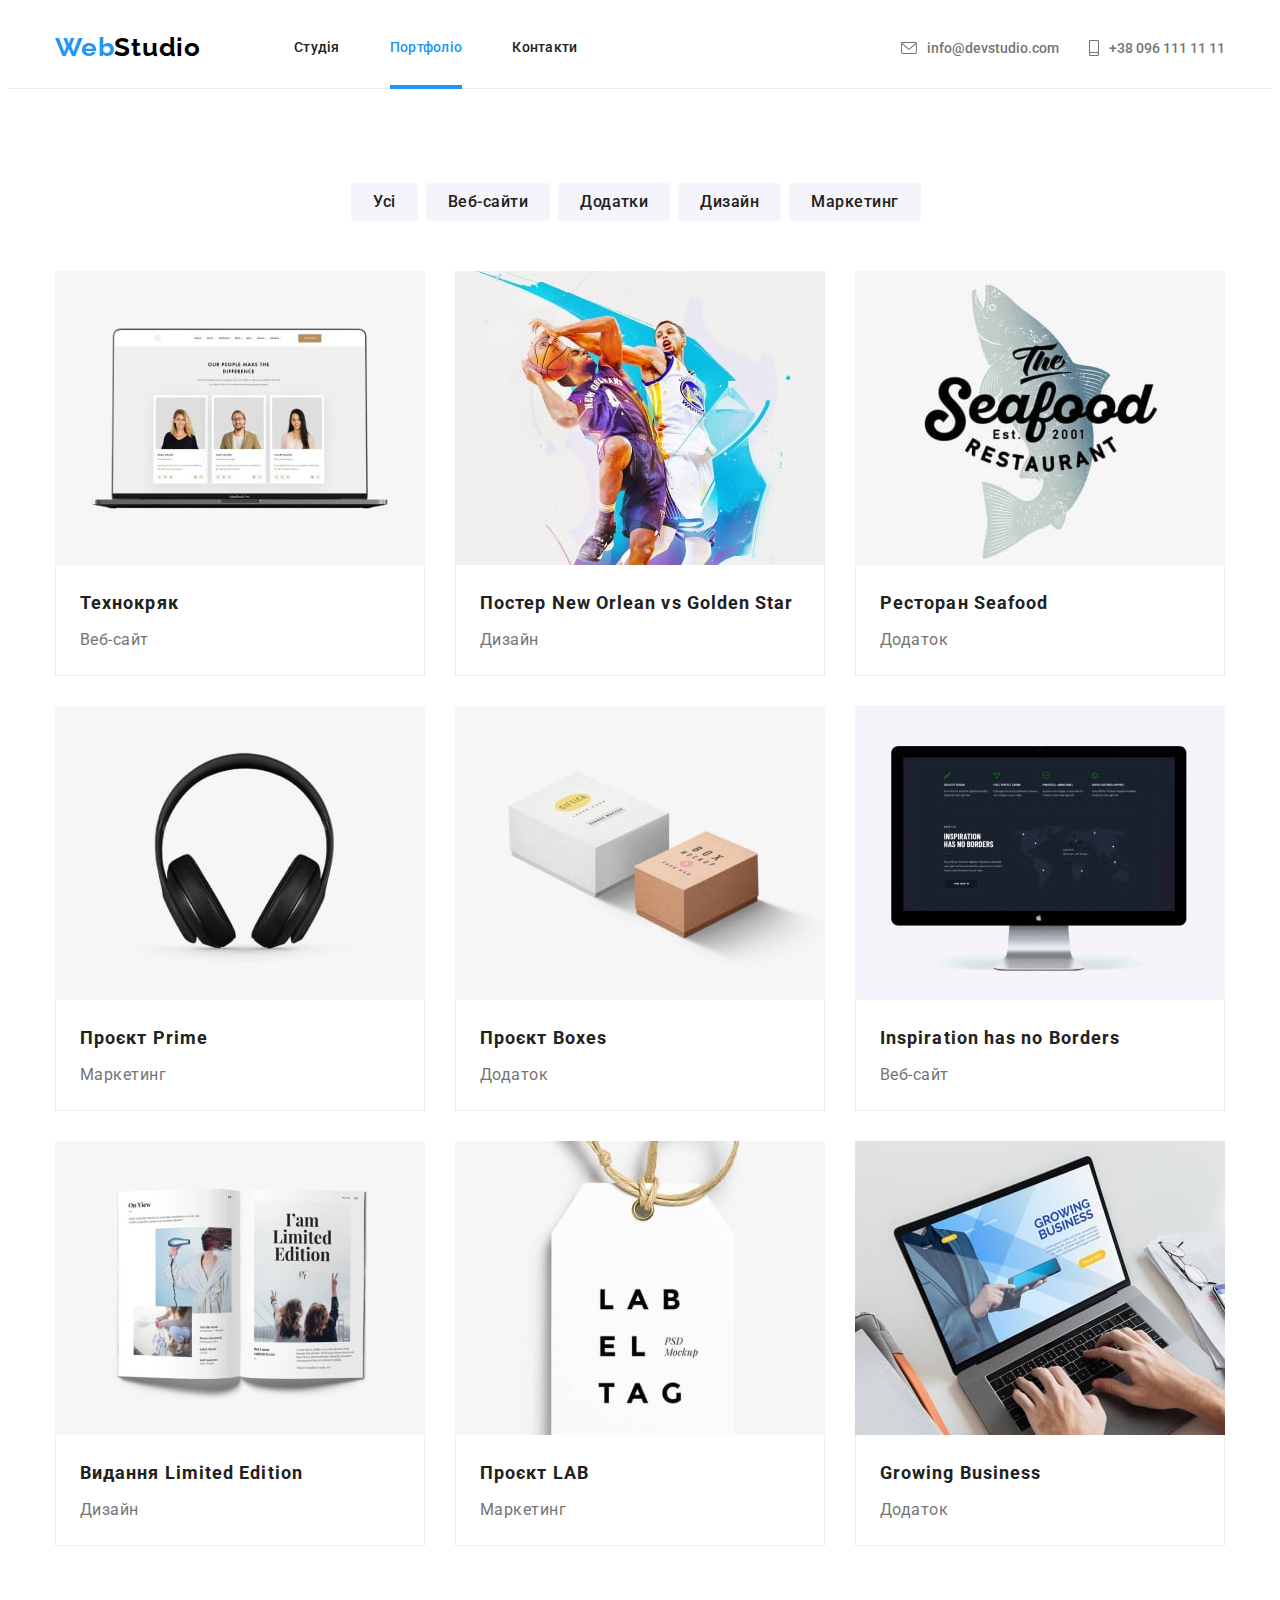
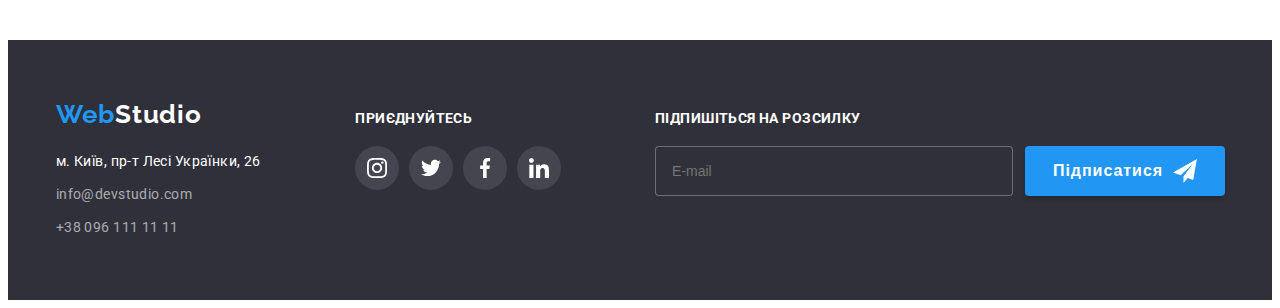
==== commit 555e0d38: "hw-8" ====
--- a/portfolio.html
+++ b/portfolio.html
@@ -29,12 +29,12 @@
         <nav class="navigation">
           <ul class="navigation__list">
             <li class="navigation__item">
-              <a class="link navigation-link__current" href="index.html"
+              <a class="link navigation__link" href="index.html"
                 >Студія</a
               >
             </li>
             <li>
-              <a class="navigation__link link" href="portfolio.html"
+              <a class="navigation-link__current link" href="portfolio.html"
                 >Портфоліо</a
               >
             </li>
@@ -47,7 +47,7 @@
           <ul class="contacts__list">
             <li class="contacts__item">
               <a class="contacts__link link" href="mailto:info@devstudio.com">
-                <svg class="contacts__icon" width="16" height="12">
+                <svg class="contacts__icon-envelope" width="16" height="12">
                   <use href="./images/symbol-defs.svg#icon-envelope"></use>
                 </svg>
                 info@devstudio.com</a
@@ -55,7 +55,7 @@
             </li>
             <li class="contacts__item">
               <a class="contacts__link link" href="tel:+380961111111">
-                <svg class="contacts__icon" width="10" height="16">
+                <svg class="contacts__icon-telephone" width="10" height="16">
                   <use href="./images/symbol-defs.svg#icon-telephone"></use>
                 </svg>
                 +38 096 111 11 11</a
--- a/css/main.min.css
+++ b/css/main.min.css
@@ -1 +1 @@
-:root{--top-color: #212121;--medium-color: #ffffff;--back-color: #2196f3;--main-fs: 14px;--logo-color: #000;--hero-color: #757575;--big-color: #2f303a;--small-color: #f5f4fa;--min-color: rgba(255, 255, 255, 0.6);--btn-color: #188ce8;--animate: 250ms cubic-bezier(0.4, 0, 0.2, 1)}p,h1,h2,h3,h4,h5,h6{margin:0}ul,ol{margin:0;padding-left:0;list-style:none}*,::before,::after{box-sizing:border-box}button{border:none;padding:0}a{text-decoration:none}body{font-family:"Roboto",sans-serif;color:var(--top-color);background-color:var(--medium-color)}.img{display:block;max-width:100%;height:auto;width:100%}.link{text-decoration:none}.visually-hidden{position:absolute;white-space:nowrap;width:1px;height:1px;overflow:hidden;border:0;padding:0;clip:rect(0 0 0 0);-webkit-clip-path:inset(50%);clip-path:inset(50%);margin:-1px}.section{padding:60px 0}@media screen and (min-width: 768px){.section{padding-top:60px;padding-bottom:60px;padding-left:0;padding-right:0}}@media screen and (min-width: 1200px){.section{padding:94px 0}}.container{width:100%;padding-left:15px;padding-right:15px;margin:0 auto}@media screen and (min-width: 480px){.container{width:480px}}@media screen and (min-width: 768px){.container{width:768px}}@media screen and (min-width: 1200px){.container{width:1200px}}.header{border-bottom:1px solid #ececec;height:60px}@media screen and (min-width: 768px){.header{height:80px}}.navigation{display:none}@media screen and (min-width: 768px){.navigation{display:block}}.navigation__list{display:flex;gap:50px;align-items:center}.header__container{display:flex;height:60px;align-items:center}@media screen and (max-width: 767px){.header__container{justify-content:space-between}}@media screen and (min-width: 767px){.header__container{height:80px}}.logo{font-family:"Raleway",sans-serif;font-weight:700;font-size:26px;line-height:1.14;letter-spacing:.03em;color:var(--logo-color);text-decoration:none}@media screen and (min-width: 767px){.logo{margin-right:93px}}.logo-web{color:var(--back-color)}.navigation-link__current{font-weight:500;font-size:var(--main-fs);line-height:1.14;letter-spacing:.02em;color:var(--back-color);display:block;padding-top:32px;padding-bottom:32px;text-decoration:none;position:relative}.navigation-link__current::after{content:"";position:absolute;bottom:-1px;display:block;width:100%;height:4px;background-color:var(--back-color)}.navigation__link{font-weight:500;font-size:var(--main-fs);line-height:1.14;letter-spacing:.02em;color:var(--top-color);display:block;padding-top:32px;padding-bottom:32px;text-decoration:none;position:relative;transition:color var(--animate)}.navigation__link:hover,.navigation__link:focus{color:var(--back-color)}.navigation__link::after{content:"";position:absolute;bottom:-1px;display:block;width:100%;height:5px;background-color:var(--back-color);transform:scaleX(0);transition:transform var(--animate)}.navigation__link:hover::after{transform:scaleX(1)}.contacts{margin-left:auto;display:none}@media screen and (min-width: 768px){.contacts{display:block}}.contacts__list{display:flex;flex-direction:column;gap:10px;align-items:flex-start;margin-left:auto}@media screen and (min-width: 1200px){.contacts__list{flex-direction:row;gap:30px}}.contacts__link{display:flex;align-items:center;gap:10px;font-weight:500;font-size:var(--main-fs);font-size:12px;line-height:1.16;color:var(--hero-color);text-decoration:none;transition:color var(--animate)}.contacts__link:hover,.contacts__link:focus{color:var(--back-color)}@media screen and (min-width: 1200px){.contacts__link{font-size:14px}}.contacts__icon{fill:var(--hero-color);transition:fill var(--animate)}.contacts__link:hover .contacts__icon,.contacts__link:focus .contacts__icon{fill:var(--back-color)}.mob-menu-open{display:none;background-color:rgba(0,0,0,0)}@media screen and (max-width: 767px){.mob-menu-open{display:block}}.mob-menu{position:absolute;top:0;left:0;background-color:#fff;width:100vw;height:100vh;position:fixed;z-index:10;padding:48px 40px;overflow:auto}.mob-menu-close{padding:0;position:absolute;top:10px;right:15px;background-color:rgba(0,0,0,0)}.menu-content{height:100%;display:flex;flex-direction:column;justify-content:space-between}.menu-close-icon:hover,.menu-close-icon:focus{fill:#2196f3}.mob-menu__list{display:flex;flex-direction:column;gap:32px}.mob-menu__link{font-family:"Roboto";font-style:normal;font-weight:500;font-size:40px;line-height:1.17;letter-spacing:.02em;color:#212121}.menu-tel{display:block;font-weight:500;font-size:34px;line-height:1.17;letter-spacing:.02em;color:#2196f3;margin-bottom:32px}.menu-mail{display:block;font-weight:500;font-size:24px;line-height:1.16;letter-spacing:.02em;color:#757575;margin-bottom:64px}.menu-soc-list{display:flex;flex-wrap:wrap;gap:10px}.menu-soc-item:not(:last-child){border-right:1px solid rgba(33,33,33,.2);padding-right:10px}.menu-soc-link{font-weight:500;font-size:18px;line-height:1.22;letter-spacing:.02em;color:#2196f3}.current-menu{color:#2196f3}.hero{background-image:linear-gradient(rgba(47, 48, 58, 0.4), rgba(47, 48, 58, 0.4)),url(../images/hero-bg-mob.jpg);text-align:center;background-size:auto;padding:118px 0;max-width:1600px;background-repeat:no-repeat;background-size:cover;background-position:center;margin:0 auto}@media(min-device-pixel-ratio: 2),(-webkit-min-device-pixel-ratio: 2),(min-resolution: 192dpi),(min-resolution: 2dppx){.hero{background-image:linear-gradient(rgba(47, 48, 58, 0.4), rgba(47, 48, 58, 0.4)),url(../images/hero-bg-mob-2x.jpg)}}@media screen and (min-width: 768px){.hero{background-image:linear-gradient(rgba(47, 48, 58, 0.4), rgba(47, 48, 58, 0.4)),url(../images/hero-bg-tab.jpg)}}@media screen and (min-width: 768px)and (min-device-pixel-ratio: 2),screen and (min-width: 768px)and (-webkit-min-device-pixel-ratio: 2),screen and (min-width: 768px)and (min-resolution: 192dpi),screen and (min-width: 768px)and (min-resolution: 2dppx){.hero{background-image:linear-gradient(rgba(47, 48, 58, 0.4), rgba(47, 48, 58, 0.4)),url(../images/hero-bg-tab-2x.jpg)}}@media screen and (min-width: 1200px){.hero{background-image:linear-gradient(rgba(47, 48, 58, 0.4), rgba(47, 48, 58, 0.4)),url(../images/top-bg.jpg);padding:200px 0}}@media screen and (min-width: 1200px)and (min-device-pixel-ratio: 2),screen and (min-width: 1200px)and (-webkit-min-device-pixel-ratio: 2),screen and (min-width: 1200px)and (min-resolution: 192dpi),screen and (min-width: 1200px)and (min-resolution: 2dppx){.hero{background-image:linear-gradient(rgba(47, 48, 58, 0.4), rgba(47, 48, 58, 0.4)),url(../images/top-bg-2x.jpg)}}.hero-container{padding:0;width:100%}.hero-title{font-weight:900;font-size:26px;line-height:1.62;letter-spacing:.06em;text-transform:uppercase;color:#fff;max-width:360px;margin:0 auto;text-align:center;margin-bottom:30px}@media screen and (min-width: 1200px){.hero-title{font-size:44px;line-height:1.36;max-width:696px}}.hero-button{margin-left:auto;margin-right:auto;font-family:inherit;font-style:normal;font-weight:700;font-size:16px;line-height:1.88;border-radius:4px;text-align:center;letter-spacing:.06em;color:var(--medium-color);background-color:var(--back-color);cursor:pointer;border-color:rgba(0,0,0,0);box-shadow:0px 4px 4px rgba(0,0,0,.15);padding:10px 32px;transition:background-color var(--animate)}.hero-button:hover,.hero-button:focus{background-color:var(--btn-color)}.features__image{height:120px;background:var(--small-color);border-radius:4px;margin-bottom:30px;display:flex;align-items:center;justify-content:center}.features{padding-top:94px;padding-bottom:94px}.features__list{display:flex;flex-wrap:wrap;gap:30px}.features__item{width:100%}@media screen and (min-width: 768px){.features__item{width:calc((100% - 30px)/2)}}@media screen and (min-width: 1200px){.features__item{width:calc((100% - 90px)/4)}}.features__title{text-align:center;font-weight:700;font-size:var(--main-fs);line-height:1.14;letter-spacing:.03em;text-transform:uppercase;color:var(--top-color);height:16px;margin-bottom:10px}@media screen and (min-width: 768px){.features__title{text-align:left}}.features__text{font-size:var(--main-fs);line-height:1.71;letter-spacing:.03em;color:var(--hero-color)}.work{padding-top:0;padding-bottom:94px}@media screen and (max-width: 1200px){.work{display:none}}.work__list{display:flex;justify-content:center;gap:30px}.work__item{position:relative}.work__title{font-weight:700;font-size:36px;line-height:1.17;text-align:center;letter-spacing:.03em;color:var(--top-color);margin-bottom:50px}.work__text{position:absolute;bottom:0;color:#fff;font-weight:700;font-size:14px;line-height:16px;text-align:center;justify-content:center;letter-spacing:.03em;text-transform:uppercase;background-color:rgba(47,48,58,.8);height:70px;width:370px;padding-top:27px;padding-bottom:27px}.specialist-section{background-color:var(--small-color)}.specialists-list{display:flex;flex-wrap:wrap;gap:30px}.specialists-div{padding-top:30px;padding-bottom:30px}.top-title{font-weight:700;font-size:28px;line-height:1.17;text-align:center;letter-spacing:.03em;color:var(--top-color);margin:0 auto;margin-bottom:30px}@media screen and (min-width: 1200px){.top-title{margin-bottom:50px;font-size:36px}}.specialists-title{font-weight:500;font-size:16px;line-height:1.2;text-align:center;letter-spacing:.03em;color:var(--top-color);margin-bottom:10px}.specialists-item{background-color:var(--medium-color);border-radius:0px 0px 4px 4px;box-shadow:0px 1px 3px rgba(0,0,0,.12),0px 1px 1px rgba(0,0,0,.14),0px 2px 1px rgba(0,0,0,.2);width:100%}@media screen and (min-width: 768px){.specialists-item{width:calc((100% - 30px)/2)}}@media screen and (min-width: 1200px){.specialists-item{width:calc((100% - 90px)/4)}}.specialists-text{font-size:16px;line-height:1.71;text-align:center;letter-spacing:.03em;color:var(--hero-color);margin-bottom:16px}@media screen and (min-width: 1200px){.specialists-text{line-height:1.2}}.specialists-soc-list{display:flex;justify-content:center;gap:10px}.specialists-soc-link{width:44px;height:44px;border-radius:50%;background-color:var(--medium-color);display:flex;justify-content:center;align-items:center;transition:background-color var(--animate)}.specialists-soc-link:hover,.specialists-soc-link:focus{background-color:var(--back-color)}.soc-icon{fill:#afb1b8;transition:fill var(--animate)}.specialists-soc-link:hover .soc-icon,.specialists-soc-link:focus .soc-icon{fill:var(--medium-color)}.clients{background-color:var(--medium-color)}.clients-list{display:flex;flex-wrap:wrap;gap:30px}@media screen and (min-width: 1200px){.clients-list{display:flex}}.clients-item{height:92px;width:calc((100% - 30px)/2)}@media screen and (min-width: 768px){.clients-item{width:calc((100% - 60px)/3)}}@media screen and (min-width: 1200px){.clients-item{width:170px;height:92px}}.clients-title{font-weight:700;font-size:28px;line-height:1.18;text-align:center;letter-spacing:.03em;color:var(--top-color);margin-bottom:30px}@media screen and (min-width: 1200px){.clients-title{margin-bottom:50px;font-size:36px;line-height:1.16}}.clients-image-link{width:100%;height:100%;border:1px solid #afb1b8;border-radius:4px;display:flex;align-items:center;justify-content:center;transition:border-color var(--animate)}.clients-image-link:hover,.clients-image-link:focus{border-color:var(--back-color)}.clients-icon{fill:#afb1b8;transition:fill var(--animate)}.clients-image-link:hover .clients-icon,.clients-image-link:focus .clients-icon{fill:var(--back-color)}.footer-container{text-align:center}.footer-adress{background-color:var(--big-color);padding-top:60px;padding-bottom:60px}.footer-contact{margin-bottom:60px}.logo-footer{font-family:"Raleway",sans-serif;font-weight:700;font-size:26px;line-height:1.14;letter-spacing:.03em;color:var(--logo-color)}.logo-right-side{color:var(--medium-color)}.address{margin-top:20px}.footer-adress-item{margin-bottom:9px}.footer-adress-link{font-style:normal;font-size:var(--main-fs);line-height:1.71;letter-spacing:.03em;color:var(--medium-color);transition:color var(--animate)}.footer-adress-link:hover,.footer-adress-link:focus{color:var(--back-color)}.footer-contacts-list:not(:last-child){margin-bottom:9px}.footer-contacts-link{font-style:normal;font-size:var(--main-fs);line-height:1.71;letter-spacing:.03em;color:var(--min-color);transition:color var(--animate)}.footer-contacts-link:hover,.footer-contacts-link:focus{color:var(--back-color)}.footer-soc-title{font-weight:700;font-size:14px;line-height:16px;letter-spacing:.03em;text-transform:uppercase;margin-bottom:20px;color:var(--medium-color)}.footer-soc-list{display:flex;justify-content:center;gap:10px}.footer-soc-link{width:44px;height:44px;border-radius:50%;background-color:rgba(255,255,255,.1);display:flex;justify-content:center;align-items:center;transition:background-color var(--animate)}.footer-soc-link:hover,.footer-soc-link:focus{background-color:var(--back-color)}.footer-soc-icon{fill:var(--medium-color)}.follow{margin-top:60px}.follow-input{width:100%;max-width:358px;height:50px;border:1px solid rgba(255,255,255,.3);border-radius:4px;padding-left:16px;outline-color:rgba(0,0,0,0);background:#2f303a;font-size:14px;color:var(--medium-color)}.follow-text{font-weight:700;font-size:14px;line-height:16px;letter-spacing:.03em;text-transform:uppercase;display:block;color:var(--medium-color);margin-bottom:20px}.follow-btn{width:200px;height:50px;font-weight:700;font-size:16px;line-height:30px;align-items:center;text-align:center;display:flex;letter-spacing:.06em;background:var(--back-color);box-shadow:0px 4px 4px rgba(0,0,0,.15);border-radius:4px;border-color:rgba(0,0,0,0);color:var(--medium-color);margin:0 auto;margin-top:20px;padding:10px 28px;cursor:pointer;transition:background-color var(--animate)}.follow-btn:hover,.follow-btn:focus{background-color:var(--btn-color)}.icon-send{margin-left:10px}@media screen and (min-width: 768px){.footer-container-wrapper{display:flex;gap:93px;align-items:baseline;justify-content:space-around}.footer-label{width:100%}.follow-btn{margin-top:20px}.follow-input{max-width:450px}.footer-soc-title{margin-top:auto}.footer-adress{padding:65px 0}.footer-contact{margin:0}}@media screen and (min-width: 1200px){.footer-container{display:flex;align-items:baseline;gap:93px}.footer-adress{background-color:var(--big-color);padding-top:60px;padding-bottom:60px}.follow-wrap{display:flex;align-items:center;gap:12px}.follow{width:100%;margin:0}.follow-btn{margin:0}.footer-container-wrapper{width:100%}.footer-contact{text-align:left}.footer-soc-title{text-align:left}.follow-text{text-align:left}.address{margin-top:20px}.footer-adress-item{margin-bottom:9px}.footer-contacts-list:not(:last-child){margin-bottom:9px}.follow-input{width:358px;height:50px}}.backdrop{position:fixed;top:0;width:100%;height:100%;background-color:rgba(0,0,0,.2);transition:opacity var(--animate),visibility var(--animate)}.backdrop.is-hidden{visibility:hidden;opacity:0;pointer-events:none}.modal{max-width:450px;width:100%;min-height:581px;background-color:#fff;position:absolute;top:50%;left:50%;transform:translate(-50%, -50%) scale(1);transition:transform 300ms linear;padding:40px}@media screen and (min-width: 1200px){.modal{max-width:528px}}.backdrop.is-hidden.modal{transform:translate(-50%, -50%) scale(0)}.modal-btn{width:30px;height:30px;border:1px solid #afb1b8;border-radius:50%;background-color:rgba(0,0,0,0);position:absolute;right:10px;top:10px;display:flex;align-items:center;justify-content:center;padding:0;cursor:pointer;transition:fill var(--animate)}.modal-btn:hover,.modal-btn:focus{fill:#2196f3}.modal-title{font-weight:700;font-size:20px;line-height:1.15;text-align:center;letter-spacing:.03em;color:#212121;margin-bottom:12px}.input-wrap{position:relative;margin-bottom:10px}.modal-input{width:100%;height:40px;border:1px solid rgba(33,33,33,.2);border-radius:4px;padding-left:42px;outline-color:rgba(0,0,0,0);transition:border var(--animate)}.modal-input:focus{border:1px solid var(--back-color)}.modal-input-icon{position:absolute;left:12px;top:50%;transform:translateY(-50%);transition:fill var(--animate)}.modal-input:focus+.modal-input-icon{fill:var(--back-color)}.modal-label-text,.modal-label-tel,.modal-label-email,.modal-label{display:block;font-size:12px;line-height:14px;color:#757575;letter-spacing:.01em;margin-bottom:4px}.modal-comment{width:100%;height:120px;border:1px solid rgba(33,33,33,.2);border-radius:4px;resize:none;display:block;padding-top:12px;padding-right:16px;padding-bottom:12px;padding-left:16px}.modal-comment::-moz-placeholder{font-size:12px;line-height:14px;letter-spacing:.01em;color:rgba(117,117,117,.5)}.modal-comment:-ms-input-placeholder{font-size:12px;line-height:14px;letter-spacing:.01em;color:rgba(117,117,117,.5)}.modal-comment::placeholder{font-size:12px;line-height:14px;letter-spacing:.01em;color:rgba(117,117,117,.5)}.check-text{font-size:12px;line-height:1.66;letter-spacing:.03em;color:var(--hero-color);display:flex;align-items:center;justify-content:center;margin-top:20px}@media screen and (min-width: 1200px){.check-text{font-size:14px}}.check-text span{width:16px;height:15px;border:2px solid var(--top-color);border-radius:2px;margin-right:8px;display:flex;align-items:center;justify-content:center}.input-check:checked+.check-text span{background-color:var(--back-color);border-color:rgba(0,0,0,0);fill:var(--medium-color)}.input-check:focus+.check-text span{border-color:var(--back-color)}.modal-field-checkbox{margin-top:20px;align-items:center;justify-content:center}.privacy-link{color:var(--back-color);text-decoration:underline;text-underline-offset:2px;margin-left:3px}@media screen and (max-width: 432px){.privacy-link{display:contents}}.sub-send-btn{font-family:inherit;font-weight:700;font-size:16px;line-height:1.88;text-align:center;letter-spacing:.06em;color:var(--medium-color);width:200px;height:50px;cursor:pointer;background-color:var(--back-color);border-color:rgba(0,0,0,0);box-shadow:0px 4px 4px rgba(0,0,0,.15);border-radius:4px;padding:10px 52px;margin:0 auto;margin-top:30px;display:flex;justify-content:center;transition:background-color var(--btn-color),var(--animate)}.sub-send-btn:hover,.sub-send-btn:focus{background-color:var(--btn-color)}.filter-section{padding-top:94px}.filter-list{display:flex;justify-content:center;margin-bottom:50px}.portfolio-link{display:block;text-decoration:none;transition:box-shadow var(--animate)}.portfolio-link:hover,.portfolio-link:focus{box-shadow:0px 1px 1px rgba(0,0,0,.12),0px 4px 4px rgba(0,0,0,.06),1px 4px 6px rgba(0,0,0,.16)}.filter-item{margin-right:8px}.filter-button{font-family:inherit;font-style:normal;font-weight:500;font-size:16px;line-height:1.62;text-align:center;letter-spacing:.03em;color:var(--top-color);background-color:var(--small-color);cursor:pointer;border-color:rgba(0,0,0,0);border-radius:4px;padding:6px 22px;transition:color var(--animate),background-color var(--animate),box-shadow var(--animate)}.filter-button:hover,.filter-button:focus{background-color:var(--back-color);color:var(--medium-color);box-shadow:0px 3px 1px rgba(0,0,0,.1),0px 1px 2px rgba(0,0,0,.08),0px 2px 2px rgba(0,0,0,.12)}.filter-title{font-weight:700;font-size:18px;line-height:2;letter-spacing:.06em;color:var(--top-color);margin:0px 0px 4px}.filter-text{font-size:16px;line-height:1.88;letter-spacing:.03em;color:var(--hero-color)}.top-filter-list{display:flex;flex-wrap:wrap;align-content:center;gap:30px}.portfolio-info{padding:20px 24px;border-left:1px solid #eee;border-bottom:1px solid #eee;border-right:1px solid #eee}.portfolio-item{transition:transform var(--animate)}.portfolio-item:hover .portfolio-text-wrap{transform:translateY(0)}.portfolio-wrap{position:relative;overflow:hidden}.portfolio-text-wrap{position:absolute;top:0;left:0;color:#fff;font-size:18px;line-height:28px;letter-spacing:.03em;background-color:rgba(33,150,243,.9);padding-top:63px;padding-right:24px;padding-bottom:63px;padding-left:24px;height:100%;transform:translateY(100%);transition:transform var(--animate)}/*# sourceMappingURL=main.min.css.map */+:root{--top-color: #212121;--medium-color: #ffffff;--back-color: #2196f3;--main-fs: 14px;--logo-color: #000;--hero-color: #757575;--big-color: #2f303a;--small-color: #f5f4fa;--min-color: rgba(255, 255, 255, 0.6);--btn-color: #188ce8;--animate: 250ms cubic-bezier(0.4, 0, 0.2, 1)}p,h1,h2,h3,h4,h5,h6{margin:0}ul,ol{margin:0;padding-left:0;list-style:none}*,::before,::after{box-sizing:border-box}button{border:none;padding:0}a{text-decoration:none}body{font-family:"Roboto",sans-serif;color:var(--top-color);background-color:var(--medium-color)}.img{display:block;max-width:100%;height:auto;width:100%}.link{text-decoration:none}.visually-hidden{position:absolute;white-space:nowrap;width:1px;height:1px;overflow:hidden;border:0;padding:0;clip:rect(0 0 0 0);-webkit-clip-path:inset(50%);clip-path:inset(50%);margin:-1px}.section{padding:60px 0}@media screen and (min-width: 768px){.section{padding-top:60px;padding-bottom:60px;padding-left:0;padding-right:0}}@media screen and (min-width: 1200px){.section{padding:94px 0}}.container{width:100%;padding-left:15px;padding-right:15px;margin:0 auto}@media screen and (min-width: 480px){.container{width:480px}}@media screen and (min-width: 768px){.container{width:768px}}@media screen and (min-width: 1200px){.container{width:1200px}}.header{border-bottom:1px solid #ececec}.navigation{display:none}@media screen and (min-width: 768px){.navigation{display:block}}.navigation__list{display:flex;gap:50px;align-items:center}.header__container{display:flex;height:60px;align-items:center}@media screen and (max-width: 767px){.header__container{justify-content:space-between}}@media screen and (min-width: 767px){.header__container{height:80px}}.logo{font-family:"Raleway",sans-serif;font-weight:700;font-size:26px;line-height:1.14;letter-spacing:.03em;color:var(--logo-color);text-decoration:none}@media screen and (min-width: 767px){.logo{margin-right:93px}}.logo-web{color:var(--back-color)}.navigation-link__current{font-weight:500;font-size:var(--main-fs);line-height:1.14;letter-spacing:.02em;color:var(--back-color);display:block;padding-top:32px;padding-bottom:32px;text-decoration:none;position:relative}.navigation-link__current::after{content:"";position:absolute;bottom:-1px;display:block;width:100%;height:4px;background-color:var(--back-color)}.navigation__link{font-weight:500;font-size:var(--main-fs);line-height:1.14;letter-spacing:.02em;color:var(--top-color);display:block;padding-top:32px;padding-bottom:32px;text-decoration:none;position:relative;transition:color var(--animate)}.navigation__link:hover,.navigation__link:focus{color:var(--back-color)}.navigation__link::after{content:"";position:absolute;bottom:-1px;display:block;width:100%;height:5px;background-color:var(--back-color);transform:scaleX(0);transition:transform var(--animate)}.navigation__link:hover::after{transform:scaleX(1)}.contacts{margin-left:auto;display:none}@media screen and (min-width: 768px){.contacts{display:block}}.contacts__list{display:flex;flex-direction:column;gap:10px;align-items:flex-start;margin-left:auto}@media screen and (min-width: 1200px){.contacts__list{flex-direction:row;gap:30px}}.contacts__link{display:flex;align-items:center;gap:10px;font-weight:500;font-size:var(--main-fs);font-size:12px;line-height:1.16;color:var(--hero-color);text-decoration:none;transition:color var(--animate)}.contacts__link:hover,.contacts__link:focus{color:var(--back-color)}@media screen and (min-width: 1200px){.contacts__link{font-size:14px}}.contacts__icon-telephone{fill:var(--hero-color);transition:fill var(--animate)}.contacts__link:hover .contacts__icon-telephone,.contacts__link:focus .contacts__icon-telephone{fill:var(--back-color)}@media screen and (max-width: 1199px){.contacts__icon-telephone{width:10px;height:14px}}.contacts__icon-envelope{fill:var(--hero-color);transition:fill var(--animate)}.contacts__link:hover .contacts__icon-envelope,.contacts__link:focus .contacts__icon-envelope{fill:var(--back-color)}@media screen and (max-width: 1199px){.contacts__icon-envelope{width:14px;height:10px}}.mob-menu-open{display:none;background-color:rgba(0,0,0,0)}@media screen and (max-width: 767px){.mob-menu-open{display:block}}.mob-menu{position:absolute;top:0;left:0;background-color:#fff;width:100vw;height:100vh;position:fixed;z-index:10;padding:48px 40px;overflow:auto}.mob-menu-close{padding:0;position:absolute;top:10px;right:15px;background-color:rgba(0,0,0,0)}.menu-content{height:100%;display:flex;flex-direction:column;justify-content:space-between}.menu-close-icon:hover,.menu-close-icon:focus{fill:#2196f3}.mob-menu__list{display:flex;flex-direction:column;gap:32px}.mob-menu__link{font-family:"Roboto";font-style:normal;font-weight:500;font-size:40px;line-height:1.17;letter-spacing:.02em;color:#212121}.menu-tel{display:block;font-weight:500;font-size:34px;line-height:1.17;letter-spacing:.02em;color:#2196f3;margin-bottom:32px}.menu-mail{display:block;font-weight:500;font-size:24px;line-height:1.16;letter-spacing:.02em;color:#757575;margin-bottom:64px}.menu-soc-list{display:flex;flex-wrap:wrap;gap:10px}.menu-soc-item:not(:last-child){border-right:1px solid rgba(33,33,33,.2);padding-right:10px}.menu-soc-link{font-weight:500;font-size:18px;line-height:1.22;letter-spacing:.02em;color:#2196f3}.current-menu{color:#2196f3}.hero{background-image:linear-gradient(rgba(47, 48, 58, 0.4), rgba(47, 48, 58, 0.4)),url(../images/hero-bg-mob.jpg);text-align:center;background-size:auto;padding:118px 0;max-width:1600px;background-repeat:no-repeat;background-size:cover;background-position:center;margin:0 auto}@media(min-device-pixel-ratio: 2),(-webkit-min-device-pixel-ratio: 2),(min-resolution: 192dpi),(min-resolution: 2dppx){.hero{background-image:linear-gradient(rgba(47, 48, 58, 0.4), rgba(47, 48, 58, 0.4)),url(../images/hero-bg-mob-2x.jpg)}}@media screen and (min-width: 768px){.hero{background-image:linear-gradient(rgba(47, 48, 58, 0.4), rgba(47, 48, 58, 0.4)),url(../images/hero-bg-tab.jpg)}}@media screen and (min-width: 768px)and (min-device-pixel-ratio: 2),screen and (min-width: 768px)and (-webkit-min-device-pixel-ratio: 2),screen and (min-width: 768px)and (min-resolution: 192dpi),screen and (min-width: 768px)and (min-resolution: 2dppx){.hero{background-image:linear-gradient(rgba(47, 48, 58, 0.4), rgba(47, 48, 58, 0.4)),url(../images/hero-bg-tab-2x.jpg)}}@media screen and (min-width: 1200px){.hero{background-image:linear-gradient(rgba(47, 48, 58, 0.4), rgba(47, 48, 58, 0.4)),url(../images/top-bg.jpg);padding:200px 0}}@media screen and (min-width: 1200px)and (min-device-pixel-ratio: 2),screen and (min-width: 1200px)and (-webkit-min-device-pixel-ratio: 2),screen and (min-width: 1200px)and (min-resolution: 192dpi),screen and (min-width: 1200px)and (min-resolution: 2dppx){.hero{background-image:linear-gradient(rgba(47, 48, 58, 0.4), rgba(47, 48, 58, 0.4)),url(../images/top-bg-2x.jpg)}}.hero-container{padding:0;width:100%}.hero-title{font-weight:900;font-size:26px;line-height:1.62;letter-spacing:.06em;text-transform:uppercase;color:#fff;max-width:360px;margin:0 auto;text-align:center;margin-bottom:30px}@media screen and (min-width: 1200px){.hero-title{font-size:44px;line-height:1.36;max-width:696px}}.hero-button{margin-left:auto;margin-right:auto;font-family:inherit;font-style:normal;font-weight:700;font-size:16px;line-height:1.88;border-radius:4px;text-align:center;letter-spacing:.06em;color:var(--medium-color);background-color:var(--back-color);cursor:pointer;border-color:rgba(0,0,0,0);box-shadow:0px 4px 4px rgba(0,0,0,.15);padding:10px 32px;transition:background-color var(--animate)}.hero-button:hover,.hero-button:focus{background-color:var(--btn-color)}.features__image{height:120px;background:var(--small-color);border-radius:4px;margin-bottom:30px;display:flex;align-items:center;justify-content:center}.features{padding-bottom:60px;padding-top:60px}@media screen and (min-width: 768px){.features{padding-bottom:60px;padding-top:60px}}@media screen and (min-width: 1200px){.features{padding-top:94px;padding-bottom:94px}}.features__list{display:flex;flex-wrap:wrap;gap:30px}.features__item{width:100%}@media screen and (min-width: 768px){.features__item{width:calc((100% - 30px)/2)}}@media screen and (min-width: 1200px){.features__item{width:calc((100% - 90px)/4)}}.features__title{text-align:center;font-weight:700;font-size:var(--main-fs);line-height:1.14;letter-spacing:.03em;text-transform:uppercase;color:var(--top-color);height:16px;margin-bottom:10px}@media screen and (min-width: 768px){.features__title{text-align:left}}.features__text{font-size:var(--main-fs);line-height:1.71;letter-spacing:.03em;color:var(--hero-color)}.work{padding-top:0;padding-bottom:94px}@media screen and (max-width: 1200px){.work{display:none}}.work__list{display:flex;justify-content:center;gap:30px}.work__item{position:relative}.work__title{font-weight:700;font-size:36px;line-height:1.17;text-align:center;letter-spacing:.03em;color:var(--top-color);margin-bottom:50px}.work__text{position:absolute;bottom:0;color:#fff;font-weight:700;font-size:14px;line-height:16px;text-align:center;justify-content:center;letter-spacing:.03em;text-transform:uppercase;background-color:rgba(47,48,58,.8);height:70px;width:370px;padding-top:27px;padding-bottom:27px}.specialist-section{background-color:var(--small-color)}.specialists-list{display:flex;flex-wrap:wrap;gap:30px}.specialists-div{padding-top:30px;padding-bottom:30px}.top-title{font-weight:700;font-size:28px;line-height:1.17;text-align:center;letter-spacing:.03em;color:var(--top-color);margin:0 auto;margin-bottom:30px}@media screen and (min-width: 1200px){.top-title{margin-bottom:50px;font-size:36px}}.specialists-title{font-weight:500;font-size:16px;line-height:1.2;text-align:center;letter-spacing:.03em;color:var(--top-color);margin-bottom:10px}.specialists-item{background-color:var(--medium-color);border-radius:0px 0px 4px 4px;box-shadow:0px 1px 3px rgba(0,0,0,.12),0px 1px 1px rgba(0,0,0,.14),0px 2px 1px rgba(0,0,0,.2);width:100%}@media screen and (min-width: 768px){.specialists-item{width:calc((100% - 30px)/2)}}@media screen and (min-width: 1200px){.specialists-item{width:calc((100% - 90px)/4)}}.specialists-text{font-size:16px;line-height:1.71;text-align:center;letter-spacing:.03em;color:var(--hero-color);margin-bottom:16px}@media screen and (min-width: 1200px){.specialists-text{line-height:1.2}}.specialists-soc-list{display:flex;justify-content:center;gap:10px}.specialists-soc-link{width:44px;height:44px;border-radius:50%;background-color:var(--medium-color);display:flex;justify-content:center;align-items:center;transition:background-color var(--animate)}.specialists-soc-link:hover,.specialists-soc-link:focus{background-color:var(--back-color)}.soc-icon{fill:#afb1b8;transition:fill var(--animate)}.specialists-soc-link:hover .soc-icon,.specialists-soc-link:focus .soc-icon{fill:var(--medium-color)}.clients{background-color:var(--medium-color)}.clients-list{display:flex;flex-wrap:wrap;gap:30px}@media screen and (min-width: 1200px){.clients-list{display:flex}}.clients-item{height:92px;width:calc((100% - 30px)/2)}@media screen and (min-width: 768px){.clients-item{width:calc((100% - 60px)/3)}}@media screen and (min-width: 1200px){.clients-item{width:170px;height:92px}}.clients-title{font-weight:700;font-size:28px;line-height:1.18;text-align:center;letter-spacing:.03em;color:var(--top-color);margin-bottom:30px}@media screen and (min-width: 1200px){.clients-title{margin-bottom:50px;font-size:36px;line-height:1.16}}.clients-image-link{width:100%;height:100%;border:1px solid #afb1b8;border-radius:4px;display:flex;align-items:center;justify-content:center;transition:border-color var(--animate)}.clients-image-link:hover,.clients-image-link:focus{border-color:var(--back-color)}.clients-icon{fill:#afb1b8;transition:fill var(--animate)}.clients-image-link:hover .clients-icon,.clients-image-link:focus .clients-icon{fill:var(--back-color)}.footer-container{text-align:center}.footer-adress{background-color:var(--big-color);padding-top:60px;padding-bottom:60px}.footer-contact{margin-bottom:60px}.logo-footer{font-family:"Raleway",sans-serif;font-weight:700;font-size:26px;line-height:1.14;letter-spacing:.03em;color:var(--logo-color)}.logo-right-side{color:var(--medium-color)}.address{margin-top:20px}.footer-adress-item{margin-bottom:9px}.footer-adress-link{font-style:normal;font-size:var(--main-fs);line-height:1.71;letter-spacing:.03em;color:var(--medium-color);transition:color var(--animate)}.footer-adress-link:hover,.footer-adress-link:focus{color:var(--back-color)}.footer-contacts-list:not(:last-child){margin-bottom:9px}.footer-contacts-link{font-style:normal;font-size:var(--main-fs);line-height:1.71;letter-spacing:.03em;color:var(--min-color);transition:color var(--animate)}.footer-contacts-link:hover,.footer-contacts-link:focus{color:var(--back-color)}.footer-soc-title{font-weight:700;font-size:14px;line-height:16px;letter-spacing:.03em;text-transform:uppercase;margin-bottom:20px;color:var(--medium-color)}.footer-soc-list{display:flex;justify-content:center;gap:10px}.footer-soc-link{width:44px;height:44px;border-radius:50%;background-color:rgba(255,255,255,.1);display:flex;justify-content:center;align-items:center;transition:background-color var(--animate)}.footer-soc-link:hover,.footer-soc-link:focus{background-color:var(--back-color)}.footer-soc-icon{fill:var(--medium-color)}.follow{margin-top:60px}.follow-input{width:100%;max-width:358px;height:50px;border:1px solid rgba(255,255,255,.3);border-radius:4px;padding-left:16px;outline-color:rgba(0,0,0,0);background:#2f303a;font-size:14px;color:var(--medium-color)}.follow-text{font-weight:700;font-size:14px;line-height:16px;letter-spacing:.03em;text-transform:uppercase;display:block;color:var(--medium-color);margin-bottom:20px}.follow-btn{width:200px;height:50px;font-weight:700;font-size:16px;line-height:30px;align-items:center;text-align:center;display:flex;letter-spacing:.06em;background:var(--back-color);box-shadow:0px 4px 4px rgba(0,0,0,.15);border-radius:4px;border-color:rgba(0,0,0,0);color:var(--medium-color);margin:0 auto;margin-top:20px;padding:10px 28px;cursor:pointer;transition:background-color var(--animate)}.follow-btn:hover,.follow-btn:focus{background-color:var(--btn-color)}.icon-send{margin-left:10px}@media screen and (min-width: 768px){.footer-container-wrapper{display:flex;gap:93px;align-items:baseline;justify-content:space-around}.footer-label{width:100%}.follow-btn{margin-top:20px}.follow-input{max-width:450px}.footer-soc-title{margin-top:auto}.footer-adress{padding:65px 0}.footer-contact{margin:0}}@media screen and (min-width: 1200px){.footer-container{display:flex;align-items:baseline;gap:93px}.footer-adress{background-color:var(--big-color);padding-top:60px;padding-bottom:60px}.follow-wrap{display:flex;align-items:center;gap:12px}.follow{width:100%;margin:0}.follow-btn{margin:0}.footer-container-wrapper{width:100%}.footer-contact{text-align:left}.footer-soc-title{text-align:left}.follow-text{text-align:left}.address{margin-top:20px}.footer-adress-item{margin-bottom:9px}.footer-contacts-list:not(:last-child){margin-bottom:9px}.follow-input{width:358px;height:50px}}.backdrop{position:fixed;top:0;width:100%;height:100%;background-color:rgba(0,0,0,.2);transition:opacity var(--animate),visibility var(--animate)}.backdrop.is-hidden{visibility:hidden;opacity:0;pointer-events:none}.modal{max-width:450px;width:100%;min-height:581px;background-color:#fff;position:absolute;top:50%;left:50%;transform:translate(-50%, -50%) scale(1);transition:transform 300ms linear;padding:40px}@media screen and (min-width: 1200px){.modal{max-width:528px}}.backdrop.is-hidden.modal{transform:translate(-50%, -50%) scale(0)}.modal-btn{width:30px;height:30px;border:1px solid #afb1b8;border-radius:50%;background-color:rgba(0,0,0,0);position:absolute;right:10px;top:10px;display:flex;align-items:center;justify-content:center;padding:0;cursor:pointer;transition:fill var(--animate)}.modal-btn:hover,.modal-btn:focus{fill:#2196f3}.modal-title{font-weight:700;font-size:20px;line-height:1.15;text-align:center;letter-spacing:.03em;color:#212121;margin-bottom:12px}.input-wrap{position:relative;margin-bottom:10px}.modal-input{width:100%;height:40px;border:1px solid rgba(33,33,33,.2);border-radius:4px;padding-left:42px;outline-color:rgba(0,0,0,0);transition:border var(--animate)}.modal-input:focus{border:1px solid var(--back-color)}.modal-input-icon{position:absolute;left:12px;top:50%;transform:translateY(-50%);transition:fill var(--animate)}.modal-input:focus+.modal-input-icon{fill:var(--back-color)}.modal-label-text,.modal-label-tel,.modal-label-email,.modal-label{display:block;font-size:12px;line-height:14px;color:#757575;letter-spacing:.01em;margin-bottom:4px}.modal-comment{width:100%;height:120px;border:1px solid rgba(33,33,33,.2);border-radius:4px;resize:none;display:block;padding-top:12px;padding-right:16px;padding-bottom:12px;padding-left:16px}.modal-comment::-moz-placeholder{font-size:12px;line-height:14px;letter-spacing:.01em;color:rgba(117,117,117,.5)}.modal-comment:-ms-input-placeholder{font-size:12px;line-height:14px;letter-spacing:.01em;color:rgba(117,117,117,.5)}.modal-comment::placeholder{font-size:12px;line-height:14px;letter-spacing:.01em;color:rgba(117,117,117,.5)}.check-text{font-size:12px;line-height:1.66;letter-spacing:.03em;color:var(--hero-color);display:flex;align-items:center;justify-content:center;margin-top:20px}@media screen and (min-width: 1200px){.check-text{font-size:14px}}.check-text span{width:16px;height:15px;border:2px solid var(--top-color);border-radius:2px;margin-right:8px;display:flex;align-items:center;justify-content:center}.input-check:checked+.check-text span{background-color:var(--back-color);border-color:rgba(0,0,0,0);fill:var(--medium-color)}.input-check:focus+.check-text span{border-color:var(--back-color)}.modal-field-checkbox{margin-top:20px;align-items:center;justify-content:center}.privacy-link{color:var(--back-color);text-decoration:underline;text-underline-offset:2px;margin-left:3px}@media screen and (max-width: 432px){.privacy-link{display:contents}}.sub-send-btn{font-family:inherit;font-weight:700;font-size:16px;line-height:1.88;text-align:center;letter-spacing:.06em;color:var(--medium-color);width:200px;height:50px;cursor:pointer;background-color:var(--back-color);border-color:rgba(0,0,0,0);box-shadow:0px 4px 4px rgba(0,0,0,.15);border-radius:4px;padding:10px 52px;margin:0 auto;margin-top:30px;display:flex;justify-content:center;transition:background-color var(--btn-color),var(--animate)}.sub-send-btn:hover,.sub-send-btn:focus{background-color:var(--btn-color)}.filter-section{padding-top:94px}.filter-list{display:flex;justify-content:center;margin-bottom:50px}.portfolio-link{display:block;text-decoration:none;transition:box-shadow var(--animate)}.portfolio-link:hover,.portfolio-link:focus{box-shadow:0px 1px 1px rgba(0,0,0,.12),0px 4px 4px rgba(0,0,0,.06),1px 4px 6px rgba(0,0,0,.16)}.filter-item{margin-right:8px}.filter-button{font-family:inherit;font-style:normal;font-weight:500;font-size:16px;line-height:1.62;text-align:center;letter-spacing:.03em;color:var(--top-color);background-color:var(--small-color);cursor:pointer;border-color:rgba(0,0,0,0);border-radius:4px;padding:6px 22px;transition:color var(--animate),background-color var(--animate),box-shadow var(--animate)}.filter-button:hover,.filter-button:focus{background-color:var(--back-color);color:var(--medium-color);box-shadow:0px 3px 1px rgba(0,0,0,.1),0px 1px 2px rgba(0,0,0,.08),0px 2px 2px rgba(0,0,0,.12)}.filter-title{font-weight:700;font-size:18px;line-height:2;letter-spacing:.06em;color:var(--top-color);margin:0px 0px 4px}.filter-text{font-size:16px;line-height:1.88;letter-spacing:.03em;color:var(--hero-color)}.top-filter-list{display:flex;flex-wrap:wrap;align-content:center;gap:30px}.portfolio-info{padding:20px 24px;border-left:1px solid #eee;border-bottom:1px solid #eee;border-right:1px solid #eee}.portfolio-item{transition:transform var(--animate)}.portfolio-item:hover .portfolio-text-wrap{transform:translateY(0)}.portfolio-wrap{position:relative;overflow:hidden}.portfolio-text-wrap{position:absolute;top:0;left:0;color:#fff;font-size:18px;line-height:28px;letter-spacing:.03em;background-color:rgba(33,150,243,.9);padding-top:63px;padding-right:24px;padding-bottom:63px;padding-left:24px;height:100%;transform:translateY(100%);transition:transform var(--animate)}.portfolio-link:focus .portfolio-text-wrap{transform:translateY(0)}/*# sourceMappingURL=main.min.css.map */